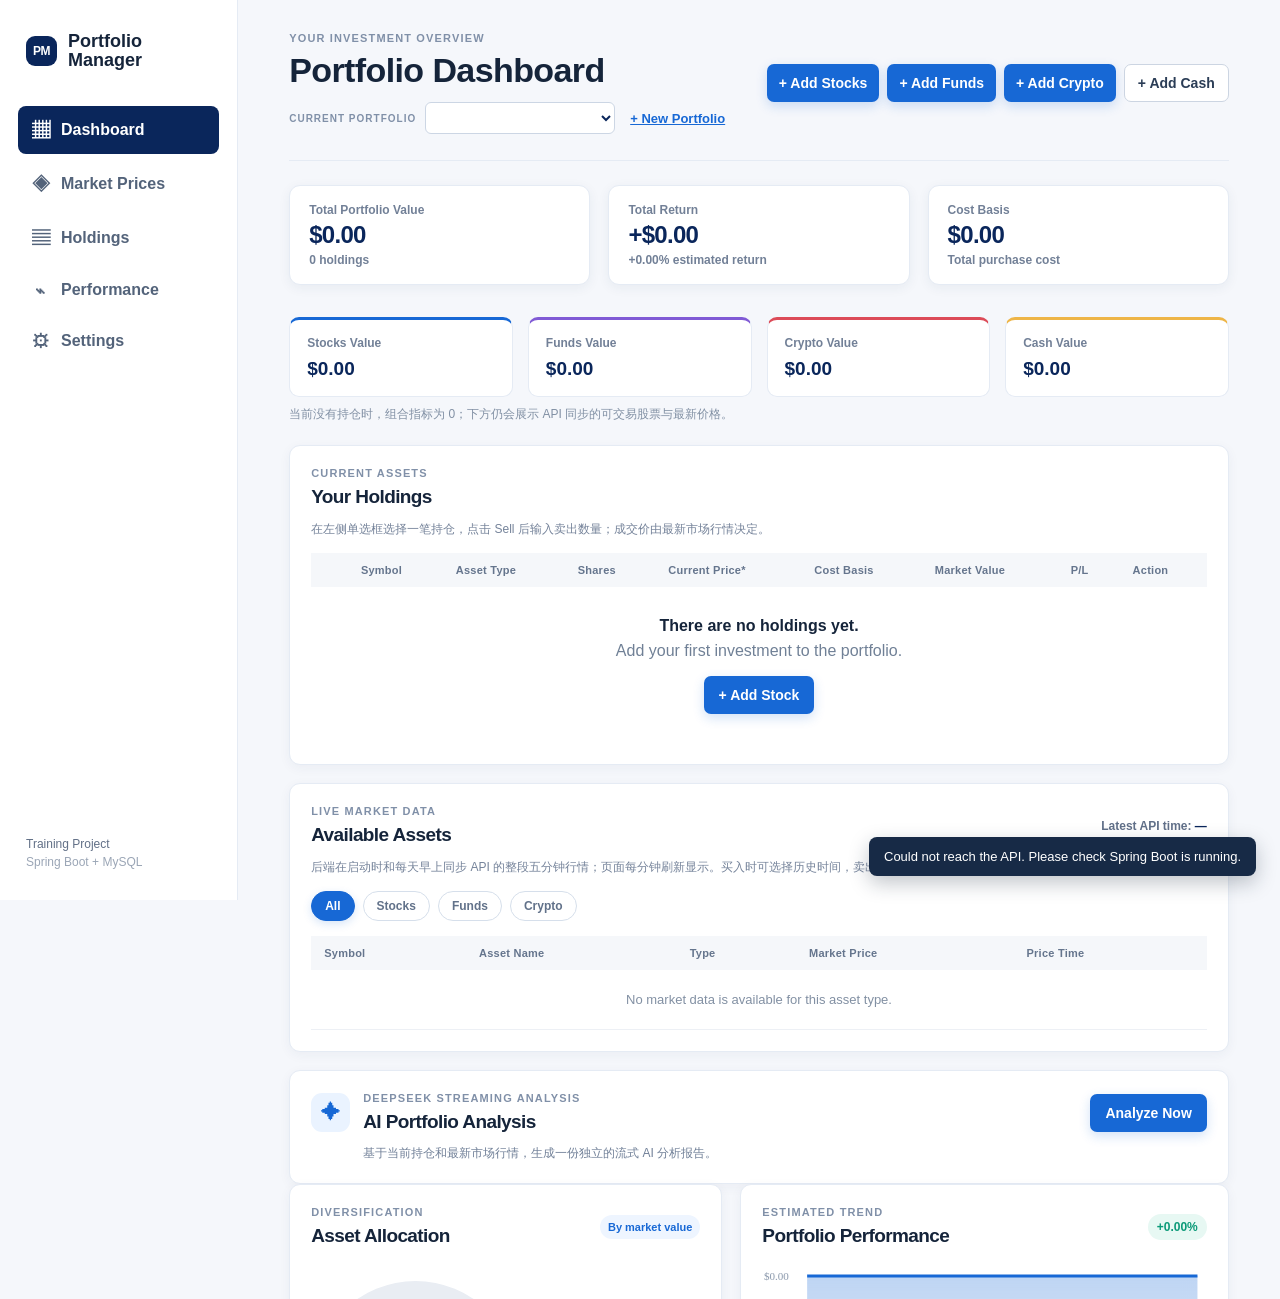
==== src/main/resources/static/index.html @ 6ba8cd32 "Merge pull request #27 from Neueda-Learning/feature/cash-fix Feature/cash fix" ====
<!DOCTYPE html>
<html lang="zh-CN">
<head>
    <meta charset="UTF-8">
    <meta name="viewport" content="width=device-width, initial-scale=1.0">
    <title>Portfolio Manager</title>
    <link rel="stylesheet" href="styles.css">
</head>
<body>
<div class="app-shell">
    <aside class="sidebar">
        <div class="brand">
            <span class="brand-mark">PM</span>
            <span>Portfolio<br>Manager</span>
        </div>

        <nav class="nav-menu" aria-label="主导航">
            <button class="nav-item active" data-scroll-target="dashboard"><span>▦</span>Dashboard</button>
            <button class="nav-item" data-scroll-target="market"><span>◈</span>Market Prices</button>
            <button class="nav-item" data-scroll-target="holdings"><span>▤</span>Holdings</button>
            <button class="nav-item" data-scroll-target="performance"><span>⌁</span>Performance</button>
            <button class="nav-item" data-toast="Settings will be available later."><span>⚙</span>Settings</button>
        </nav>

        <div class="sidebar-footer">Training Project<br><span>Spring Boot + MySQL</span></div>
    </aside>

    <main class="main-content" id="dashboard">
        <header class="topbar">
            <div>
                <p class="eyebrow">YOUR INVESTMENT OVERVIEW</p>
                <h1 id="dashboardTitle">Portfolio Dashboard</h1>
                <div class="portfolio-switcher">
                    <label for="portfolioSelect">CURRENT PORTFOLIO</label>
                    <select id="portfolioSelect" aria-label="切换当前投资组合"></select>
                    <button class="text-button" type="button" id="openPortfolioDialogButton">+ New Portfolio</button>
                </div>
            </div>
            <div class="topbar-actions">
                <div class="asset-add-actions" aria-label="Add a new asset">
                    <button class="button button-primary" type="button" data-open-asset-dialog="STOCK">+ Add Stocks</button>
                    <button class="button button-primary" type="button" data-open-asset-dialog="FUND">+ Add Funds</button>
                    <button class="button button-primary" type="button" data-open-asset-dialog="CRYPTO">+ Add Crypto</button>
                    <button class="button button-secondary" type="button" id="openCashDialogButton">+ Add Cash</button>
                </div>
            </div>
        </header>

        <section class="metric-row" aria-label="投资组合关键数据">
            <article class="metric-card">
                <span class="metric-label">Total Portfolio Value</span>
                <strong id="totalValue">$0.00</strong>
                <span class="metric-detail" id="holdingCount">0 holdings</span>
            </article>
            <article class="metric-card">
                <span class="metric-label">Total Return</span>
                <strong id="totalReturn">$0.00</strong>
                <span class="metric-detail" id="returnPercent">0.00%</span>
            </article>
            <article class="metric-card">
                <span class="metric-label">Cost Basis</span>
                <strong id="totalCost">$0.00</strong>
                <span class="metric-detail">Total purchase cost</span>
            </article>
        </section>

        <section class="value-grid" id="assetValueCards"></section>

        <p class="estimate-note">当前没有持仓时，组合指标为 0；下方仍会展示 API 同步的可交易股票与最新价格。</p>

        <section class="panel holdings-panel" id="holdings">
            <div class="panel-heading">
                <div>
                    <p class="eyebrow">CURRENT ASSETS</p>
                    <h2>Your Holdings</h2>
                </div>
            </div>
            <p class="holding-help">在左侧单选框选择一笔持仓，点击 Sell 后输入卖出数量；成交价由最新市场行情决定。</p>
            <div class="table-wrapper">
                <table>
                    <thead>
                    <tr>
                        <th aria-label="选择持仓"></th>
                        <th>Symbol</th>
                        <th>Asset Type</th>
                        <th>Shares</th>
                        <th>Current Price*</th>
                        <th>Cost Basis</th>
                        <th>Market Value</th>
                        <th>P/L</th>
                        <th>Action</th>
                    </tr>
                    </thead>
                    <tbody id="holdingsBody"></tbody>
                </table>
            </div>
            <div class="empty-state" id="emptyState" hidden>
                <strong>There are no holdings yet.</strong>
                <span>Add your first investment to the portfolio.</span>
                <button class="button button-primary" type="button" data-open-asset-dialog="STOCK">+ Add Stock</button>
            </div>
        </section>

        <section class="panel market-panel" id="market">
            <div class="panel-heading">
                <div>
                    <p class="eyebrow">LIVE MARKET DATA</p>
                    <h2>Available Assets</h2>
                </div>
                <div class="market-actions">
                    <span class="market-day">Latest API time: <strong id="marketDay">—</strong></span>
                </div>
            </div>
            <p class="market-help">后端在启动时和每天早上同步 API 的整段五分钟行情；页面每分钟刷新显示。买入时可选择历史时间，卖出按最新价格成交。</p>
            <div class="market-type-filters" role="group" aria-label="Filter available assets by type">
                <button class="market-filter is-active" type="button" data-market-filter="ALL">All</button>
                <button class="market-filter" type="button" data-market-filter="STOCK">Stocks</button>
                <button class="market-filter" type="button" data-market-filter="FUND">Funds</button>
                <button class="market-filter" type="button" data-market-filter="CRYPTO">Crypto</button>
            </div>
            <div class="table-wrapper">
                <table>
                    <thead><tr><th>Symbol</th><th>Asset Name</th><th>Type</th><th>Market Price</th><th>Price Time</th></tr></thead>
                    <tbody id="marketBody"></tbody>
                </table>
            </div>
        </section>

        <section class="panel ai-panel" id="aiAnalysis">
            <div class="ai-heading">
                <div class="ai-title-group">
                    <span class="ai-icon" aria-hidden="true">✦</span>
                    <div>
                        <p class="eyebrow">DEEPSEEK STREAMING ANALYSIS</p>
                        <h2>AI Portfolio Analysis</h2>
                    </div>
                </div>
                <button class="button button-primary" id="startAiAnalysisButton">Analyze Now</button>
            </div>
            <p class="ai-home-copy">基于当前持仓和最新市场行情，生成一份独立的流式 AI 分析报告。</p>
        </section>

        <section class="chart-grid">
            <article class="panel allocation-panel">
                <div class="panel-heading">
                    <div>
                        <p class="eyebrow">DIVERSIFICATION</p>
                        <h2>Asset Allocation</h2>
                    </div>
                    <span class="panel-badge">By market value</span>
                </div>
                <div class="allocation-content">
                    <div class="donut" id="allocationDonut" aria-label="资产配置圆环图">
                        <div class="donut-center"><strong id="donutTotal">$0</strong><span>Total value</span></div>
                    </div>
                    <div class="allocation-legend" id="allocationLegend"></div>
                </div>
            </article>

            <article class="panel" id="performance">
                <div class="panel-heading">
                    <div>
                        <p class="eyebrow">ESTIMATED TREND</p>
                        <h2>Portfolio Performance</h2>
                    </div>
                    <span class="return-pill" id="performanceReturn">+0.00%</span>
                </div>
                <div class="chart-wrapper">
                    <canvas id="performanceChart" aria-label="投资组合表现折线图"></canvas>
                </div>
                <div class="chart-labels"><span>Apr</span><span>May</span><span>Jun</span><span>Jul</span><span>Aug</span></div>
            </article>
        </section>

    </main>
</div>

<dialog class="asset-dialog" id="stockAssetDialog" data-asset-type="STOCK">
    <form method="dialog" class="asset-form">
        <div class="dialog-heading">
            <div>
                <p class="eyebrow">NEW HOLDING</p>
                <h2>Add Stock</h2>
            </div>
            <button class="icon-button close-asset-dialog" type="button" aria-label="Close">×</button>
        </div>
        <label>Search Stock
            <input class="asset-search" type="search" placeholder="Search ticker or name, e.g. AAPL">
        </label>
        <label>Available Asset
            <select class="asset-catalog-id" required></select>
        </label>
        <label>Quantity
            <input class="asset-quantity" type="number" min="0.0001" step="0.0001" placeholder="10" required>
        </label>
        <label>Purchase Time
            <select class="price-time" required></select>
        </label>
        <div class="dialog-actions">
            <button type="button" class="button button-secondary close-asset-dialog">Cancel</button>
            <button type="submit" class="button button-primary">Save Stock</button>
        </div>
    </form>
</dialog>

<dialog class="asset-dialog" id="fundAssetDialog" data-asset-type="FUND">
    <form method="dialog" class="asset-form">
        <div class="dialog-heading">
            <div><p class="eyebrow">NEW HOLDING</p><h2>Add Fund</h2></div>
            <button class="icon-button close-asset-dialog" type="button" aria-label="Close">×</button>
        </div>
        <label>Search Fund
            <input class="asset-search" type="search" placeholder="Search fund code or name, e.g. FXAIX">
        </label>
        <label>Available Fund
            <select class="asset-catalog-id" required></select>
        </label>
        <label>Quantity
            <input class="asset-quantity" type="number" min="0.0001" step="0.0001" placeholder="10" required>
        </label>
        <label>Purchase Time
            <select class="price-time" required></select>
        </label>
        <div class="dialog-actions">
            <button type="button" class="button button-secondary close-asset-dialog">Cancel</button>
            <button type="submit" class="button button-primary">Save Fund</button>
        </div>
    </form>
</dialog>

<dialog class="asset-dialog" id="cryptoAssetDialog" data-asset-type="CRYPTO">
    <form method="dialog" class="asset-form">
        <div class="dialog-heading">
            <div><p class="eyebrow">NEW HOLDING</p><h2>Add Crypto</h2></div>
            <button class="icon-button close-asset-dialog" type="button" aria-label="Close">×</button>
        </div>
        <label>Search Crypto
            <input class="asset-search" type="search" placeholder="Search code or name, e.g. BTC">
        </label>
        <label>Available Crypto
            <select class="asset-catalog-id" required></select>
        </label>
        <label>Quantity
            <input class="asset-quantity" type="number" min="0.0001" step="0.0001" placeholder="0.01" required>
        </label>
        <label>Purchase Time
            <select class="price-time" required></select>
        </label>
        <div class="dialog-actions">
            <button type="button" class="button button-secondary close-asset-dialog">Cancel</button>
            <button type="submit" class="button button-primary">Save Crypto</button>
        </div>
    </form>
</dialog>

<dialog id="cashDialog">
    <form method="dialog" id="cashForm">
        <div class="dialog-heading">
            <div>
                <p class="eyebrow">ADD CASH</p>
                <h2>Deposit Cash</h2>
            </div>
            <button class="icon-button" type="button" id="closeCashDialogButton" aria-label="关闭">×</button>
        </div>
        <label>Amount
            <input id="cashAmount" name="cashAmount" type="number" min="0.01" step="0.01" placeholder="1000" required>
        </label>
        <label>Currency
            <select id="cashCurrency" name="cashCurrency" required>
                <option value="USD">USD</option>
                <option value="GBP">GBP</option>
                <option value="EUR">EUR</option>
                <option value="CNY">CNY</option>
                <option value="JPY">JPY</option>
                <option value="HKD">HKD</option>
            </select>
        </label>
        <p class="form-note">系统会实时查询汇率并换算为 USD 计价保存（例如 CASH_USD、CASH_GBP 会分别记录）。</p>
        <div class="dialog-actions">
            <button type="button" class="button button-secondary" id="cancelCashDialogButton">Cancel</button>
            <button type="submit" class="button button-primary">Add Cash</button>
        </div>
    </form>
</dialog>

<dialog id="portfolioDialog">
    <form method="dialog" id="portfolioForm">
        <div class="dialog-heading">
            <div>
                <p class="eyebrow">NEW PORTFOLIO</p>
                <h2>Create Portfolio</h2>
            </div>
            <button class="icon-button" type="button" id="closePortfolioDialogButton" aria-label="关闭">×</button>
        </div>
        <label>Portfolio Name
            <input id="portfolioName" name="portfolioName" type="text" maxlength="100"
                   placeholder="e.g. Growth Portfolio" required>
        </label>
        <p class="form-note">Each portfolio keeps its own holdings, purchase cost, return and performance history.</p>
        <div class="dialog-actions">
            <button type="button" class="button button-secondary" id="cancelPortfolioDialogButton">Cancel</button>
            <button type="submit" class="button button-primary">Create Portfolio</button>
        </div>
    </form>
</dialog>

<dialog class="ai-dialog" id="aiAnalysisDialog">
    <div class="ai-dialog-content">
        <div class="ai-dialog-heading">
            <div class="ai-title-group">
                <span class="ai-icon" aria-hidden="true">✦</span>
                <div>
                    <p class="eyebrow">DEEPSEEK STREAMING ANALYSIS</p>
                    <h2>AI Portfolio Analysis</h2>
                </div>
            </div>
            <div class="ai-actions">
                <span class="ai-status" id="aiAnalysisStatus"><i></i>Ready to analyze</span>
                <button class="icon-button" type="button" id="closeAiDialogButton" aria-label="关闭 AI 分析">×</button>
            </div>
        </div>
        <div class="ai-intro">
            <span>基于当前持仓与最新市场行情</span>
            <span>固定输出：市场概览 · 持仓分析 · 风险提示 · 操作结论</span>
        </div>
        <div class="ai-output" id="aiAnalysisOutput" aria-live="polite">
            <div class="ai-empty-state"><strong>等待生成分析</strong><span>正在连接 DeepSeek，请稍候。</span></div>
        </div>
        <p class="ai-dialog-note">仅用于培训学习和演示，不构成投资建议。</p>
    </div>
</dialog>

<div class="toast" id="toast" role="status" aria-live="polite"></div>
<script src="app.js"></script>
</body>
</html>
---- src/main/resources/static/styles.css ----
:root {
    --navy: #0a265b;
    --blue: #1768d5;
    --ink: #15243a;
    --muted: #728097;
    --line: #e5ebf4;
    --surface: #ffffff;
    --background: #f5f7fb;
    --green: #0b9a78;
    --red: #dc4b58;
    --yellow: #eeb547;
    --teal: #028b78;
}

* { box-sizing: border-box; }
html { scroll-behavior: smooth; }
body {
    margin: 0;
    background: var(--background);
    color: var(--ink);
    font-family: Inter, "Segoe UI", Arial, sans-serif;
}

button, input, select { font: inherit; }
button { cursor: pointer; }

.app-shell { min-height: 100vh; display: flex; }
.sidebar {
    width: 238px;
    padding: 28px 18px;
    background: #fff;
    border-right: 1px solid var(--line);
    display: flex;
    flex-direction: column;
    position: sticky;
    top: 0;
    height: 100vh;
}
.brand { display: flex; align-items: center; gap: 11px; font-size: 18px; font-weight: 800; line-height: 1.05; padding: 4px 8px 36px; }
.brand-mark { background: var(--navy); color: white; border-radius: 9px; padding: 9px 7px; font-size: 12px; letter-spacing: -.5px; }
.nav-menu { display: grid; gap: 6px; }
.nav-item { border: 0; background: transparent; color: #53637a; text-align: left; border-radius: 8px; padding: 12px 14px; font-weight: 650; display: flex; align-items: center; gap: 12px; }
.nav-item span { width: 17px; text-align: center; font-size: 18px; }
.nav-item:hover, .nav-item.active { background: var(--navy); color: white; }
.sidebar-footer { margin-top: auto; padding: 18px 8px 0; color: #627087; font-size: 12px; line-height: 1.55; }
.sidebar-footer span { color: #9ba6b6; }

.main-content { flex: 1; max-width: 1460px; padding: 32px clamp(20px, 4vw, 60px) 54px; }
.topbar, .panel-heading, .metric-row, .dialog-heading, .dialog-actions { display: flex; align-items: center; justify-content: space-between; gap: 18px; }
.topbar { padding-bottom: 26px; border-bottom: 1px solid var(--line); }
.eyebrow { margin: 0 0 7px; color: #8090a8; font-size: 11px; font-weight: 800; letter-spacing: 1.15px; }
h1, h2 { margin: 0; letter-spacing: -.6px; }
h1 { font-size: clamp(25px, 3vw, 34px); }
h2 { font-size: 19px; }
.portfolio-switcher { display: flex; align-items: center; gap: 9px; margin-top: 12px; }
.portfolio-switcher label { color: #8090a8; font-size: 10px; font-weight: 850; letter-spacing: 1px; }
.portfolio-switcher select { min-width: 190px; border: 1px solid #ccd6e4; border-radius: 6px; padding: 7px 30px 7px 9px; color: var(--navy); background: #fff; font-size: 12px; font-weight: 750; }
.topbar-actions { display: flex; align-items: center; gap: 10px; }
.asset-add-actions { display: grid; grid-template-columns: repeat(4, max-content); gap: 8px; }
.asset-add-actions .button { min-width: 105px; padding: 10px 11px; }
.button:disabled { cursor: not-allowed; opacity: .58; box-shadow: none; }
.button { border-radius: 7px; padding: 10px 14px; font-size: 14px; font-weight: 750; border: 1px solid transparent; }
.button-primary { background: var(--blue); color: #fff; box-shadow: 0 4px 12px #1768d533; }
.button-primary:hover { background: #0f59ba; }
.button-secondary { background: #fff; border-color: #ccd5e2; color: #2b3d56; }
.button-secondary:hover { background: #f1f4f8; }

.metric-row { align-items: stretch; padding: 24px 0 14px; }
.metric-card { flex: 1; min-height: 98px; background: var(--surface); border: 1px solid var(--line); border-radius: 11px; padding: 17px 19px; display: grid; gap: 4px; box-shadow: 0 3px 12px #1f3d6610; }
.metric-label, .metric-detail { color: var(--muted); font-size: 12px; font-weight: 650; }
.metric-card strong { color: var(--navy); font-size: 24px; letter-spacing: -.7px; }
.estimate-note { margin: 9px 0 22px; color: #8190a4; font-size: 12px; }
code { background: #edf1f7; border-radius: 3px; padding: 1px 4px; }

.chart-grid { display: grid; grid-template-columns: minmax(330px, .94fr) minmax(400px, 1.06fr); gap: 18px; }
.panel { background: var(--surface); border: 1px solid var(--line); border-radius: 11px; padding: 21px; box-shadow: 0 3px 12px #1f3d660d; }
.panel-badge { background: #eef5ff; color: var(--blue); font-size: 11px; font-weight: 750; padding: 6px 8px; border-radius: 20px; }
.allocation-content { min-height: 272px; display: flex; align-items: center; justify-content: center; gap: clamp(18px, 4vw, 45px); }
.donut { width: 205px; height: 205px; background: #e9edf3; border-radius: 50%; position: relative; display: grid; place-items: center; flex: 0 0 auto; }
.donut::after { content: ""; width: 112px; height: 112px; background: #fff; border-radius: 50%; position: absolute; }
.donut-center { text-align: center; z-index: 1; display: grid; gap: 4px; }
.donut-center strong { color: var(--navy); font-size: 18px; }
.donut-center span { color: var(--muted); font-size: 11px; }
.allocation-legend { display: grid; gap: 13px; min-width: 135px; }
.legend-row { display: grid; grid-template-columns: 10px 1fr auto; align-items: center; column-gap: 8px; font-size: 13px; }
.legend-dot { width: 10px; height: 10px; border-radius: 3px; }
.legend-row span { color: #4f6077; font-weight: 700; }
.legend-row strong { font-size: 12px; color: #283c56; }

.chart-wrapper { height: 242px; margin-top: 16px; }
#performanceChart { width: 100%; height: 100%; display: block; }
.chart-labels { display: flex; justify-content: space-between; padding: 0 8px; color: #8290a5; font-size: 11px; }
.return-pill { background: #e7f8f3; color: var(--green); font-size: 12px; font-weight: 800; padding: 6px 9px; border-radius: 20px; }

.holdings-panel { margin-top: 18px; }
.market-panel { margin-top: 18px; }
.market-actions { display: flex; align-items: center; gap: 12px; }
.market-day { color: #617089; font-size: 12px; font-weight: 700; }
.market-day strong { color: var(--navy); }
.market-help { color: #75839a; font-size: 12px; margin: 13px 0 0; }
.market-type-filters { display: flex; flex-wrap: wrap; gap: 8px; margin: 15px 0 3px; }
.market-filter { border: 1px solid #d6dfeb; border-radius: 999px; padding: 7px 13px; background: #fff; color: #62728a; font-size: 12px; font-weight: 750; }
.market-filter:hover { background: #f2f6fc; color: #1768d5; }
.market-filter.is-active { border-color: #1768d5; background: #1768d5; color: #fff; box-shadow: 0 3px 8px #1768d52b; }
.empty-market-row { padding: 22px; color: #8290a3; text-align: center; }

.ai-panel { margin-top: 18px; overflow: hidden; }
.ai-heading { display: flex; align-items: center; justify-content: space-between; gap: 18px; }
.ai-title-group, .ai-actions { display: flex; align-items: center; gap: 13px; }
.ai-icon { display: grid; place-items: center; width: 39px; height: 39px; border-radius: 11px; color: #1768d5; background: #eaf3ff; font-size: 20px; }
.ai-home-copy { margin: 12px 0 0 52px; color: #718098; font-size: 12px; }
.ai-status { display: inline-flex; align-items: center; gap: 6px; color: #718098; font-size: 12px; font-weight: 700; }
.ai-status i { width: 7px; height: 7px; border-radius: 50%; background: #35a77c; }
.ai-status.is-loading i { background: #1768d5; animation: ai-pulse 1.05s ease-in-out infinite; }
.ai-status.is-error i { background: #dc4b58; }
.ai-intro { display: flex; flex-wrap: wrap; gap: 9px 20px; margin-top: 18px; padding: 11px 13px; border-radius: 8px; color: #667993; background: #f5f8fc; font-size: 12px; }
.ai-intro span:first-child { color: #355271; font-weight: 750; }
.ai-output { min-height: 156px; margin-top: 14px; padding: 14px; border: 1px solid #e5ebf3; border-radius: 11px; background: #fbfcfe; }
.ai-empty-state { min-height: 126px; display: grid; place-content: center; gap: 6px; text-align: center; color: #8a98ab; font-size: 13px; }
.ai-empty-state strong { color: #40536e; font-size: 14px; }
.ai-report-grid { display: grid; grid-template-columns: repeat(2, minmax(0, 1fr)); gap: 11px; }
.ai-report-section { min-width: 0; padding: 15px 16px; border: 1px solid #e4eaf3; border-left: 3px solid var(--section-color, #1768d5); border-radius: 9px; background: #fff; }
.ai-report-section:nth-child(2) { --section-color: #028b78; }
.ai-report-section:nth-child(3) { --section-color: #dc8b2d; }
.ai-report-section:nth-child(4) { --section-color: #7568ce; }
.ai-section-heading { display: flex; align-items: center; gap: 8px; margin-bottom: 10px; }
.ai-section-index { display: grid; place-items: center; width: 20px; height: 20px; border-radius: 50%; color: var(--section-color, #1768d5); background: color-mix(in srgb, var(--section-color, #1768d5) 11%, white); font-size: 10px; font-weight: 850; }
.ai-section-heading h3 { margin: 0; color: #203a5b; font-size: 14px; }
.ai-section-content { color: #52657e; font-size: 13px; line-height: 1.66; }
.ai-section-content p { margin: 0 0 7px; }
.ai-section-content p:last-child, .ai-section-content ul:last-child { margin-bottom: 0; }
.ai-section-content ul { margin: 0; padding-left: 17px; }
.ai-section-content li + li { margin-top: 5px; }
.ai-section-content strong { color: #233f61; }
@keyframes ai-pulse { 50% { opacity: .35; transform: scale(.75); } }
.ai-dialog { width: 94vw; max-width: 1180px; max-height: calc(100vh - 32px); box-sizing: border-box; border: 0; border-radius: 15px; padding: 0; background: transparent; overflow: visible; }
.ai-dialog-content { max-height: calc(100vh - 32px); overflow-y: auto; padding: 25px; border-radius: 15px; background: #fff; }
.ai-dialog-heading { display: flex; align-items: center; justify-content: space-between; gap: 18px; padding-bottom: 17px; border-bottom: 1px solid #e8edf4; }
.ai-dialog .ai-output { max-height: min(58vh, 560px); overflow-y: auto; }
.ai-dialog-note { margin: 13px 2px 0; color: #8a98ab; font-size: 11px; text-align: right; }
.holding-help { color: #75839a; font-size: 12px; margin: 13px 0 0; }
.text-button { color: var(--blue); background: transparent; border: 0; font-weight: 750; font-size: 13px; text-decoration: underline; }
.table-wrapper { overflow-x: auto; margin-top: 15px; }
table { width: 100%; border-collapse: collapse; min-width: 810px; }
th { background: #f5f7fa; color: #65758d; font-size: 11px; letter-spacing: .25px; text-align: left; padding: 11px 13px; white-space: nowrap; }
td { border-bottom: 1px solid #edf0f5; padding: 14px 13px; color: #34465e; font-size: 13px; }
tbody tr { cursor: pointer; }
tbody tr:hover, tbody tr.selected { background: #f2f7ff; }
.holding-select { accent-color: var(--blue); cursor: pointer; }
.symbol { color: var(--navy); font-weight: 850; }
.number { font-variant-numeric: tabular-nums; }
.profit { color: var(--green); font-weight: 800; }
.loss { color: var(--red); font-weight: 800; }
.remove-row { color: var(--red); border: 1px solid #f1c7cb; background: #fff8f8; border-radius: 5px; font-size: 12px; font-weight: 700; padding: 5px 8px; cursor: pointer; }
.remove-row:hover { background: #ffecef; }
.empty-state { min-height: 156px; text-align: center; align-content: center; color: #708096; }
.empty-state strong, .empty-state span { display: block; }
.empty-state strong { color: var(--ink); margin-bottom: 7px; }
.empty-state .button { margin-top: 16px; }

.value-grid { display: grid; grid-template-columns: repeat(4, 1fr); gap: 15px; margin-top: 18px; }
.value-card { background: #fff; border: 1px solid var(--line); border-top: 3px solid var(--card-color); border-radius: 10px; padding: 16px 17px; }
.value-card span { display: block; color: var(--muted); font-size: 12px; font-weight: 700; margin-bottom: 8px; }
.value-card strong { color: var(--navy); font-size: 19px; }

dialog { width: min(430px, calc(100% - 28px)); border: 0; border-radius: 13px; padding: 0; box-shadow: 0 20px 55px #15243a55; }
dialog::backdrop { background: #07192f75; }
dialog form { display: grid; gap: 15px; padding: 23px; }
dialog label { display: grid; gap: 7px; color: #42536b; font-size: 13px; font-weight: 750; }
dialog input, dialog select { width: 100%; border: 1px solid #ccd6e4; border-radius: 7px; padding: 10px; color: var(--ink); background: #fff; }
dialog input:focus, dialog select:focus { outline: 2px solid #1768d544; border-color: var(--blue); }
.icon-button { border: 0; background: transparent; color: #728097; font-size: 26px; line-height: 1; }
.form-note { color: #8390a4; font-size: 12px; line-height: 1.45; margin: -2px 0 1px; }
.historical-price-hint { display: block; margin-top: 4px; }
.dialog-actions { justify-content: flex-end; margin-top: 4px; }
.toast { opacity: 0; pointer-events: none; position: fixed; right: 24px; bottom: 24px; z-index: 10; border-radius: 8px; padding: 12px 15px; background: #172a46; color: white; font-size: 13px; box-shadow: 0 7px 20px #15243a44; transform: translateY(10px); transition: .22s ease; }
.toast.show { opacity: 1; transform: translateY(0); }

@media (max-width: 980px) {
    .sidebar { width: 74px; padding: 22px 10px; }
    .brand { justify-content: center; padding: 4px 0 32px; }
    .brand > span:last-child, .nav-item:not(.active)::after, .sidebar-footer { display: none; }
    .nav-item { justify-content: center; padding: 13px; }
    .chart-grid { grid-template-columns: 1fr; }
}
@media (max-width: 700px) {
    .main-content { padding: 22px 14px 38px; }
    .topbar, .metric-row { align-items: stretch; flex-direction: column; }
    .topbar-actions { align-items: stretch; }
    .topbar-actions > .button { flex: 1; }
    .asset-add-actions { grid-template-columns: repeat(2, minmax(0, 1fr)); flex: 3; }
    .asset-add-actions .button { min-width: 0; }
    .portfolio-switcher { align-items: flex-start; flex-wrap: wrap; }
    .metric-row { gap: 10px; }
    .allocation-content { gap: 22px; flex-direction: column; padding: 18px 0; }
    .allocation-legend { grid-template-columns: repeat(2, minmax(120px, 1fr)); }
    .value-grid { grid-template-columns: repeat(2, 1fr); }
    .market-actions { align-items: flex-end; flex-direction: column; }
    .ai-heading { align-items: center; flex-direction: row; }
    .ai-heading .ai-title-group { min-width: 0; gap: 9px; }
    .ai-heading h2 { font-size: 17px; }
    .ai-heading .button { flex: 0 0 auto; padding: 11px 13px; }
    .ai-actions { align-items: stretch; flex-direction: column; }
    .ai-actions .button { width: 100%; }
    .ai-report-grid { grid-template-columns: 1fr; }
    .ai-home-copy { margin-left: 0; }
    .ai-dialog-content { padding: 19px 15px; }
    .ai-dialog-heading { align-items: flex-start; flex-direction: row; }
    .ai-dialog-heading .ai-actions { width: auto; flex-direction: column; align-items: flex-end; gap: 3px; }
}
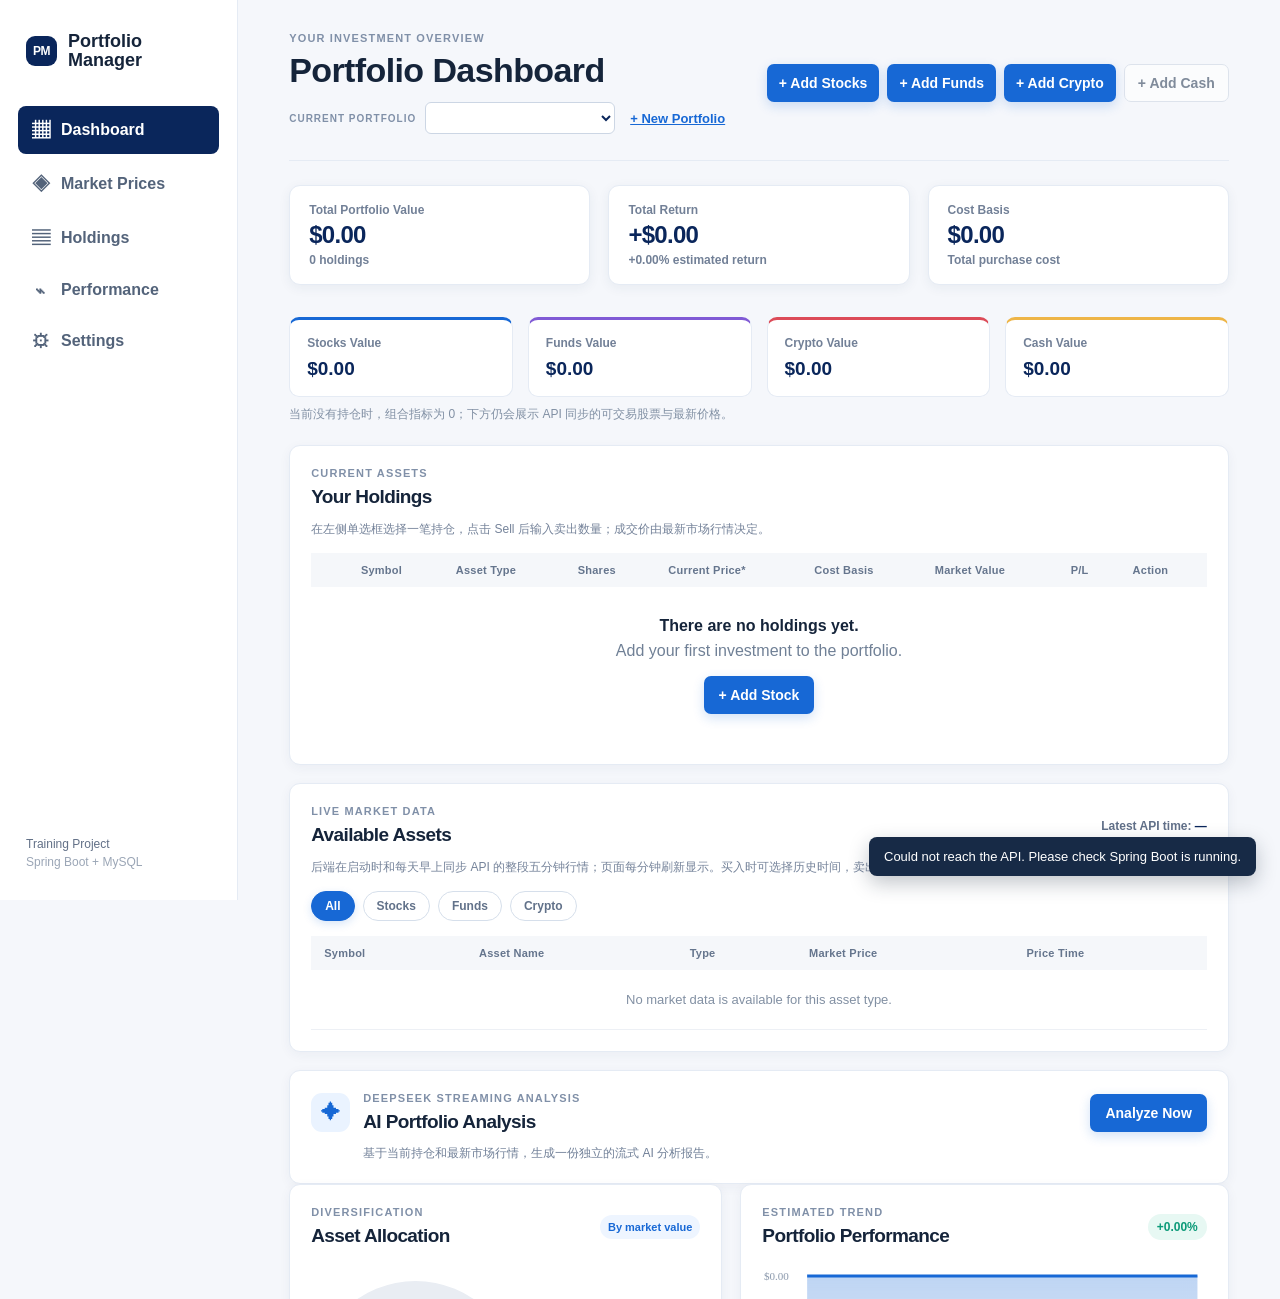
==== commit 0e9b212c: "fix ui bug" ====
--- a/src/main/resources/static/index.html
+++ b/src/main/resources/static/index.html
@@ -41,7 +41,8 @@
                     <button class="button button-primary" type="button" data-open-asset-dialog="STOCK">+ Add Stocks</button>
                     <button class="button button-primary" type="button" data-open-asset-dialog="FUND">+ Add Funds</button>
                     <button class="button button-primary" type="button" data-open-asset-dialog="CRYPTO">+ Add Crypto</button>
-                    <button class="button button-secondary" type="button" id="openCashDialogButton">+ Add Cash</button>
+                    <!-- Cash is intentionally reserved for the teammate who owns the cash feature. -->
+                    <button class="button button-secondary" type="button" id="openCashDialogButton" disabled title="Cash purchase is coming soon">+ Add Cash</button>
                 </div>
             </div>
         </header>
@@ -168,7 +169,7 @@
                 <div class="chart-wrapper">
                     <canvas id="performanceChart" aria-label="投资组合表现折线图"></canvas>
                 </div>
-                <div class="chart-labels"><span>Apr</span><span>May</span><span>Jun</span><span>Jul</span><span>Aug</span></div>
+                <div class="chart-labels" id="performanceLabels" aria-label="Daily performance dates"></div>
             </article>
         </section>
 
@@ -249,36 +250,6 @@
         <div class="dialog-actions">
             <button type="button" class="button button-secondary close-asset-dialog">Cancel</button>
             <button type="submit" class="button button-primary">Save Crypto</button>
-        </div>
-    </form>
-</dialog>
-
-<dialog id="cashDialog">
-    <form method="dialog" id="cashForm">
-        <div class="dialog-heading">
-            <div>
-                <p class="eyebrow">ADD CASH</p>
-                <h2>Deposit Cash</h2>
-            </div>
-            <button class="icon-button" type="button" id="closeCashDialogButton" aria-label="关闭">×</button>
-        </div>
-        <label>Amount
-            <input id="cashAmount" name="cashAmount" type="number" min="0.01" step="0.01" placeholder="1000" required>
-        </label>
-        <label>Currency
-            <select id="cashCurrency" name="cashCurrency" required>
-                <option value="USD">USD</option>
-                <option value="GBP">GBP</option>
-                <option value="EUR">EUR</option>
-                <option value="CNY">CNY</option>
-                <option value="JPY">JPY</option>
-                <option value="HKD">HKD</option>
-            </select>
-        </label>
-        <p class="form-note">系统会实时查询汇率并换算为 USD 计价保存（例如 CASH_USD、CASH_GBP 会分别记录）。</p>
-        <div class="dialog-actions">
-            <button type="button" class="button button-secondary" id="cancelCashDialogButton">Cancel</button>
-            <button type="submit" class="button button-primary">Add Cash</button>
         </div>
     </form>
 </dialog>
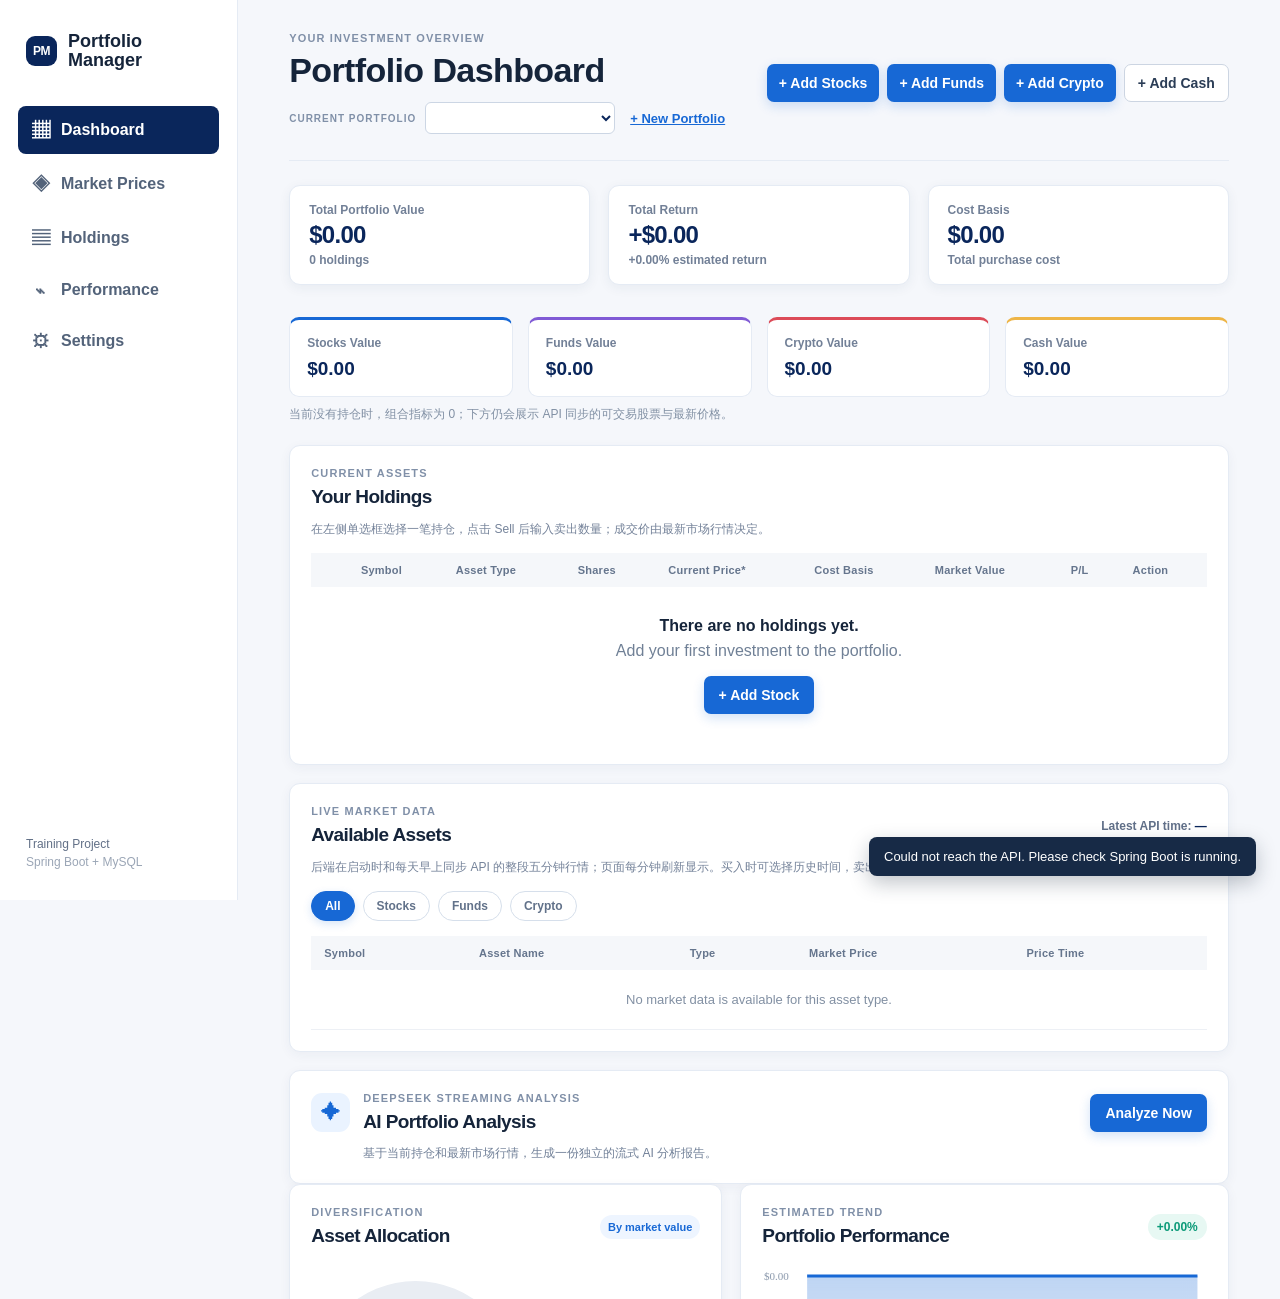
==== commit e6a1bc16: "Merge branch 'main' of https://github.com/Neueda-Learning/xian-Mina-portfolio_manager" ====
--- a/src/main/resources/static/index.html
+++ b/src/main/resources/static/index.html
@@ -41,8 +41,7 @@
                     <button class="button button-primary" type="button" data-open-asset-dialog="STOCK">+ Add Stocks</button>
                     <button class="button button-primary" type="button" data-open-asset-dialog="FUND">+ Add Funds</button>
                     <button class="button button-primary" type="button" data-open-asset-dialog="CRYPTO">+ Add Crypto</button>
-                    <!-- Cash is intentionally reserved for the teammate who owns the cash feature. -->
-                    <button class="button button-secondary" type="button" id="openCashDialogButton" disabled title="Cash purchase is coming soon">+ Add Cash</button>
+                    <button class="button button-secondary" type="button" id="openCashDialogButton">+ Add Cash</button>
                 </div>
             </div>
         </header>
@@ -254,6 +253,36 @@
     </form>
 </dialog>
 
+<dialog id="cashDialog">
+    <form method="dialog" id="cashForm">
+        <div class="dialog-heading">
+            <div>
+                <p class="eyebrow">ADD CASH</p>
+                <h2>Deposit Cash</h2>
+            </div>
+            <button class="icon-button" type="button" id="closeCashDialogButton" aria-label="关闭">×</button>
+        </div>
+        <label>Amount
+            <input id="cashAmount" name="cashAmount" type="number" min="0.01" step="0.01" placeholder="1000" required>
+        </label>
+        <label>Currency
+            <select id="cashCurrency" name="cashCurrency" required>
+                <option value="USD">USD</option>
+                <option value="GBP">GBP</option>
+                <option value="EUR">EUR</option>
+                <option value="CNY">CNY</option>
+                <option value="JPY">JPY</option>
+                <option value="HKD">HKD</option>
+            </select>
+        </label>
+        <p class="form-note">系统会实时查询汇率并换算为 USD 计价保存（例如 CASH_USD、CASH_GBP 会分别记录）。</p>
+        <div class="dialog-actions">
+            <button type="button" class="button button-secondary" id="cancelCashDialogButton">Cancel</button>
+            <button type="submit" class="button button-primary">Add Cash</button>
+        </div>
+    </form>
+</dialog>
+
 <dialog id="portfolioDialog">
     <form method="dialog" id="portfolioForm">
         <div class="dialog-heading">
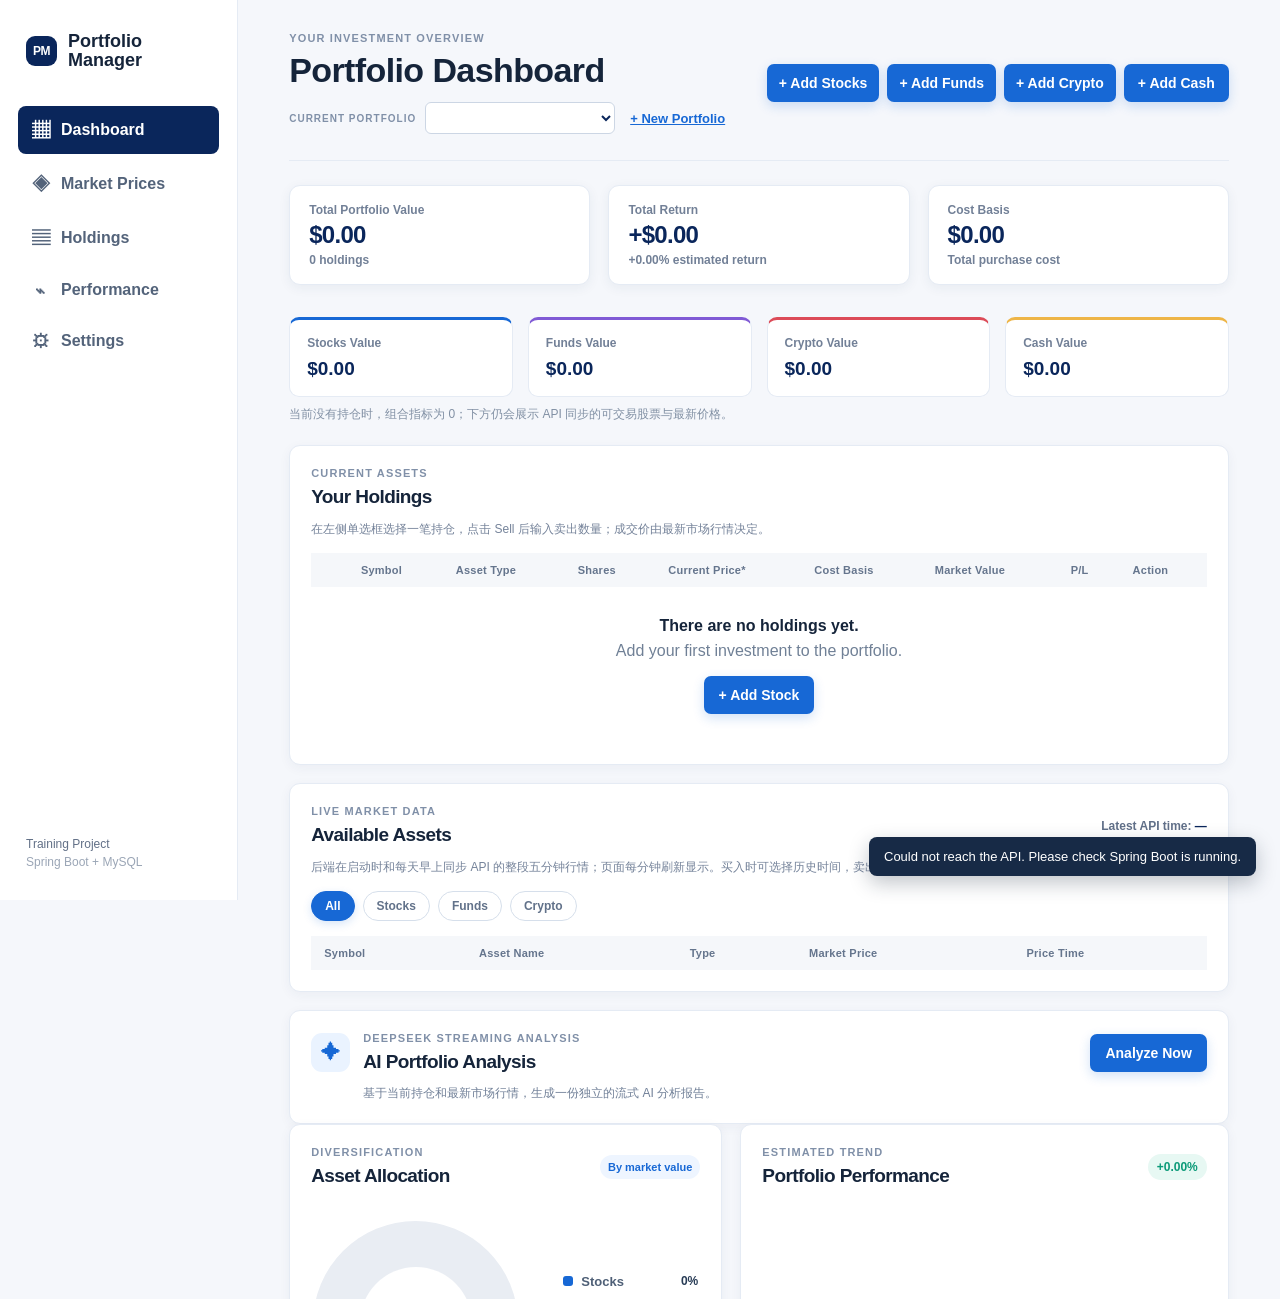
==== commit 39705e67: "increase the UI of cash" ====
--- a/src/main/resources/static/index.html
+++ b/src/main/resources/static/index.html
@@ -41,7 +41,7 @@
                     <button class="button button-primary" type="button" data-open-asset-dialog="STOCK">+ Add Stocks</button>
                     <button class="button button-primary" type="button" data-open-asset-dialog="FUND">+ Add Funds</button>
                     <button class="button button-primary" type="button" data-open-asset-dialog="CRYPTO">+ Add Crypto</button>
-                    <button class="button button-secondary" type="button" id="openCashDialogButton">+ Add Cash</button>
+                    <button class="button button-primary" type="button" id="openCashDialogButton">+ Add Cash</button>
                 </div>
             </div>
         </header>
@@ -168,7 +168,7 @@
                 <div class="chart-wrapper">
                     <canvas id="performanceChart" aria-label="投资组合表现折线图"></canvas>
                 </div>
-                <div class="chart-labels" id="performanceLabels" aria-label="Daily performance dates"></div>
+                <div class="chart-labels"><span>Apr</span><span>May</span><span>Jun</span><span>Jul</span><span>Aug</span></div>
             </article>
         </section>
 
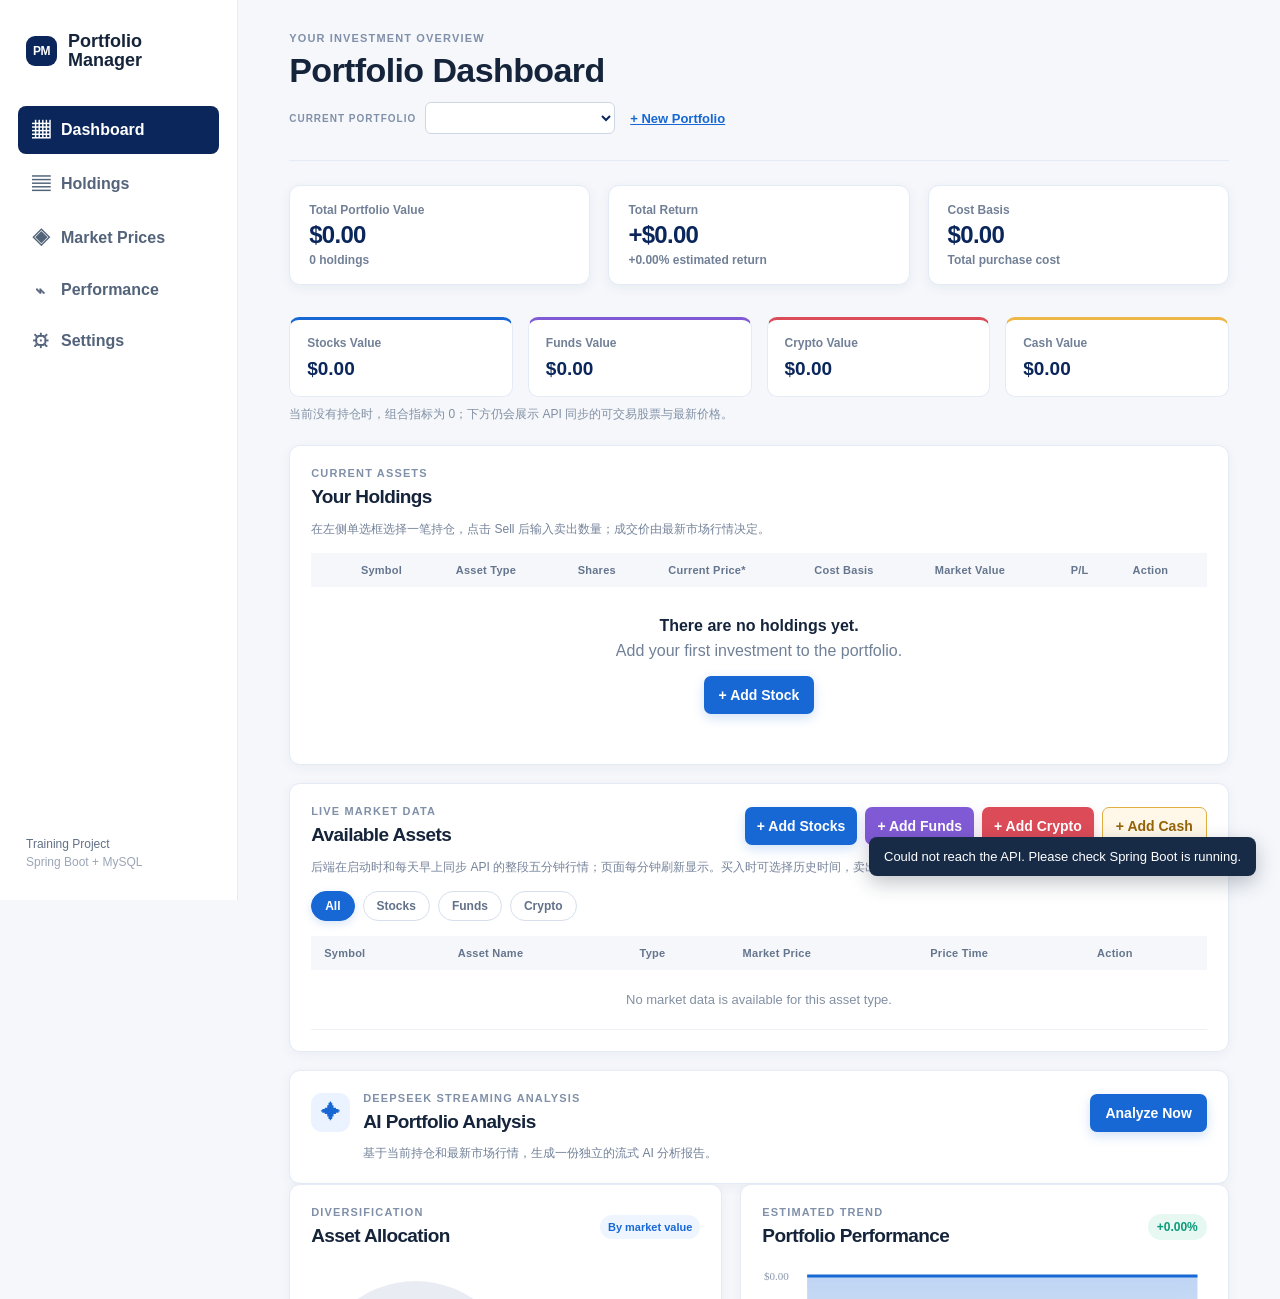
==== commit 7e7d68c0: "change ui and add sreaching function" ====
--- a/src/main/resources/static/index.html
+++ b/src/main/resources/static/index.html
@@ -16,10 +16,10 @@
 
         <nav class="nav-menu" aria-label="主导航">
             <button class="nav-item active" data-scroll-target="dashboard"><span>▦</span>Dashboard</button>
+            <button class="nav-item" data-scroll-target="holdings"><span>▤</span>Holdings</button>
             <button class="nav-item" data-scroll-target="market"><span>◈</span>Market Prices</button>
-            <button class="nav-item" data-scroll-target="holdings"><span>▤</span>Holdings</button>
             <button class="nav-item" data-scroll-target="performance"><span>⌁</span>Performance</button>
-            <button class="nav-item" data-toast="Settings will be available later."><span>⚙</span>Settings</button>
+            <button class="nav-item" type="button" id="openSettingsButton"><span>⚙</span>Settings</button>
         </nav>
 
         <div class="sidebar-footer">Training Project<br><span>Spring Boot + MySQL</span></div>
@@ -34,14 +34,6 @@
                     <label for="portfolioSelect">CURRENT PORTFOLIO</label>
                     <select id="portfolioSelect" aria-label="切换当前投资组合"></select>
                     <button class="text-button" type="button" id="openPortfolioDialogButton">+ New Portfolio</button>
-                </div>
-            </div>
-            <div class="topbar-actions">
-                <div class="asset-add-actions" aria-label="Add a new asset">
-                    <button class="button button-primary" type="button" data-open-asset-dialog="STOCK">+ Add Stocks</button>
-                    <button class="button button-primary" type="button" data-open-asset-dialog="FUND">+ Add Funds</button>
-                    <button class="button button-primary" type="button" data-open-asset-dialog="CRYPTO">+ Add Crypto</button>
-                    <button class="button button-primary" type="button" id="openCashDialogButton">+ Add Cash</button>
                 </div>
             </div>
         </header>
@@ -107,8 +99,11 @@
                     <p class="eyebrow">LIVE MARKET DATA</p>
                     <h2>Available Assets</h2>
                 </div>
-                <div class="market-actions">
-                    <span class="market-day">Latest API time: <strong id="marketDay">—</strong></span>
+                <div class="asset-add-actions" aria-label="Add a new asset">
+                    <button class="button button-primary asset-add-stock" type="button" data-open-asset-dialog="STOCK">+ Add Stocks</button>
+                    <button class="button button-primary asset-add-fund" type="button" data-open-asset-dialog="FUND">+ Add Funds</button>
+                    <button class="button button-primary asset-add-crypto" type="button" data-open-asset-dialog="CRYPTO">+ Add Crypto</button>
+                    <button class="button button-secondary asset-add-cash" type="button" id="openCashDialogButton">+ Add Cash</button>
                 </div>
             </div>
             <p class="market-help">后端在启动时和每天早上同步 API 的整段五分钟行情；页面每分钟刷新显示。买入时可选择历史时间，卖出按最新价格成交。</p>
@@ -120,7 +115,7 @@
             </div>
             <div class="table-wrapper">
                 <table>
-                    <thead><tr><th>Symbol</th><th>Asset Name</th><th>Type</th><th>Market Price</th><th>Price Time</th></tr></thead>
+                    <thead><tr><th>Symbol</th><th>Asset Name</th><th>Type</th><th>Market Price</th><th>Price Time</th><th>Action</th></tr></thead>
                     <tbody id="marketBody"></tbody>
                 </table>
             </div>
@@ -168,7 +163,7 @@
                 <div class="chart-wrapper">
                     <canvas id="performanceChart" aria-label="投资组合表现折线图"></canvas>
                 </div>
-                <div class="chart-labels"><span>Apr</span><span>May</span><span>Jun</span><span>Jul</span><span>Aug</span></div>
+                <div class="chart-labels" id="performanceLabels" aria-label="Daily performance dates"></div>
             </article>
         </section>
 
@@ -184,12 +179,11 @@
             </div>
             <button class="icon-button close-asset-dialog" type="button" aria-label="Close">×</button>
         </div>
-        <label>Search Stock
-            <input class="asset-search" type="search" placeholder="Search ticker or name, e.g. AAPL">
-        </label>
-        <label>Available Asset
-            <select class="asset-catalog-id" required></select>
-        </label>
+        <label class="asset-picker-label">Search & Select Stock
+            <input class="asset-search" type="search" placeholder="Search ticker or name, e.g. AAPL" autocomplete="off" required>
+            <div class="asset-suggestions" role="listbox" hidden></div>
+        </label>
+        <input class="asset-catalog-id" type="hidden">
         <label>Quantity
             <input class="asset-quantity" type="number" min="0.0001" step="0.0001" placeholder="10" required>
         </label>
@@ -209,12 +203,11 @@
             <div><p class="eyebrow">NEW HOLDING</p><h2>Add Fund</h2></div>
             <button class="icon-button close-asset-dialog" type="button" aria-label="Close">×</button>
         </div>
-        <label>Search Fund
-            <input class="asset-search" type="search" placeholder="Search fund code or name, e.g. FXAIX">
-        </label>
-        <label>Available Fund
-            <select class="asset-catalog-id" required></select>
-        </label>
+        <label class="asset-picker-label">Search & Select Fund
+            <input class="asset-search" type="search" placeholder="Search fund code or name, e.g. FXAIX" autocomplete="off" required>
+            <div class="asset-suggestions" role="listbox" hidden></div>
+        </label>
+        <input class="asset-catalog-id" type="hidden">
         <label>Quantity
             <input class="asset-quantity" type="number" min="0.0001" step="0.0001" placeholder="10" required>
         </label>
@@ -234,12 +227,11 @@
             <div><p class="eyebrow">NEW HOLDING</p><h2>Add Crypto</h2></div>
             <button class="icon-button close-asset-dialog" type="button" aria-label="Close">×</button>
         </div>
-        <label>Search Crypto
-            <input class="asset-search" type="search" placeholder="Search code or name, e.g. BTC">
-        </label>
-        <label>Available Crypto
-            <select class="asset-catalog-id" required></select>
-        </label>
+        <label class="asset-picker-label">Search & Select Crypto
+            <input class="asset-search" type="search" placeholder="Search code or name, e.g. BTC" autocomplete="off" required>
+            <div class="asset-suggestions" role="listbox" hidden></div>
+        </label>
+        <input class="asset-catalog-id" type="hidden">
         <label>Quantity
             <input class="asset-quantity" type="number" min="0.0001" step="0.0001" placeholder="0.01" required>
         </label>
@@ -283,6 +275,31 @@
     </form>
 </dialog>
 
+<dialog class="settings-dialog" id="settingsDialog">
+    <div class="settings-content">
+        <div class="dialog-heading">
+            <div>
+                <p class="eyebrow">APPEARANCE</p>
+                <h2>Settings</h2>
+            </div>
+            <button class="icon-button" type="button" id="closeSettingsButton" aria-label="Close settings">×</button>
+        </div>
+        <div class="theme-setting-row">
+            <div>
+                <strong>Dark mode</strong>
+                <span>Use a darker color scheme for this browser.</span>
+            </div>
+            <label class="theme-switch" aria-label="Enable dark mode">
+                <input id="darkModeToggle" type="checkbox">
+                <span></span>
+            </label>
+        </div>
+        <div class="dialog-actions">
+            <button class="button button-primary" type="button" id="closeSettingsDoneButton">Done</button>
+        </div>
+    </div>
+</dialog>
+
 <dialog id="portfolioDialog">
     <form method="dialog" id="portfolioForm">
         <div class="dialog-heading">
--- a/src/main/resources/static/styles.css
+++ b/src/main/resources/static/styles.css
@@ -64,6 +64,14 @@
 .button-primary:hover { background: #0f59ba; }
 .button-secondary { background: #fff; border-color: #ccd5e2; color: #2b3d56; }
 .button-secondary:hover { background: #f1f4f8; }
+.asset-add-stock { background: #1768d5; box-shadow: 0 4px 12px #1768d533; }
+.asset-add-stock:hover { background: #0f59ba; }
+.asset-add-fund { background: #805ad5; box-shadow: 0 4px 12px #805ad533; }
+.asset-add-fund:hover { background: #6945bd; }
+.asset-add-crypto { background: #dc4b58; box-shadow: 0 4px 12px #dc4b5833; }
+.asset-add-crypto:hover { background: #c93b49; }
+.asset-add-cash { border-color: #e1ae42; background: #fff8e8; color: #94640a; }
+.asset-add-cash:hover { background: #fff0cc; }
 
 .metric-row { align-items: stretch; padding: 24px 0 14px; }
 .metric-card { flex: 1; min-height: 98px; background: var(--surface); border: 1px solid var(--line); border-radius: 11px; padding: 17px 19px; display: grid; gap: 4px; box-shadow: 0 3px 12px #1f3d6610; }
@@ -103,6 +111,8 @@
 .market-filter:hover { background: #f2f6fc; color: #1768d5; }
 .market-filter.is-active { border-color: #1768d5; background: #1768d5; color: #fff; box-shadow: 0 3px 8px #1768d52b; }
 .empty-market-row { padding: 22px; color: #8290a3; text-align: center; }
+.market-buy-button { min-width: 62px; border: 1px solid #b9d3f6; border-radius: 999px; padding: 6px 12px; background: #edf5ff; color: #1768d5; font-size: 12px; font-weight: 800; transition: .18s ease; }
+.market-buy-button:hover { border-color: #1768d5; background: #1768d5; color: #fff; transform: translateY(-1px); }
 
 .ai-panel { margin-top: 18px; overflow: hidden; }
 .ai-heading { display: flex; align-items: center; justify-content: space-between; gap: 18px; }
@@ -151,8 +161,12 @@
 .number { font-variant-numeric: tabular-nums; }
 .profit { color: var(--green); font-weight: 800; }
 .loss { color: var(--red); font-weight: 800; }
-.remove-row { color: var(--red); border: 1px solid #f1c7cb; background: #fff8f8; border-radius: 5px; font-size: 12px; font-weight: 700; padding: 5px 8px; cursor: pointer; }
-.remove-row:hover { background: #ffecef; }
+.table-action { min-width: 76px; border: 1px solid; border-radius: 999px; padding: 7px 11px; font-size: 12px; font-weight: 800; letter-spacing: .1px; transition: .18s ease; }
+.action-sell { border-color: #f2c8cd; background: #fff7f8; color: #d63f4d; }
+.action-sell:hover { border-color: #dc4b58; background: #fff0f2; transform: translateY(-1px); }
+.action-withdraw { border-color: #efd18b; background: #fff9e9; color: #9b6908; }
+.action-withdraw:hover { border-color: #dca52e; background: #fff1ce; transform: translateY(-1px); }
+.cash-profit-loss { color: #9aa7b8; }
 .empty-state { min-height: 156px; text-align: center; align-content: center; color: #708096; }
 .empty-state strong, .empty-state span { display: block; }
 .empty-state strong { color: var(--ink); margin-bottom: 7px; }
@@ -169,6 +183,74 @@
 dialog label { display: grid; gap: 7px; color: #42536b; font-size: 13px; font-weight: 750; }
 dialog input, dialog select { width: 100%; border: 1px solid #ccd6e4; border-radius: 7px; padding: 10px; color: var(--ink); background: #fff; }
 dialog input:focus, dialog select:focus { outline: 2px solid #1768d544; border-color: var(--blue); }
+.asset-picker-label { position: relative; }
+.asset-suggestions { position: absolute; top: calc(100% + 4px); left: 0; right: 0; z-index: 20; max-height: 210px; overflow-y: auto; border: 1px solid #d6e0ee; border-radius: 9px; padding: 5px; background: #fff; box-shadow: 0 12px 28px #15243a2b; }
+.asset-suggestion { width: 100%; display: flex; align-items: center; gap: 9px; border: 0; border-radius: 6px; padding: 10px 11px; color: var(--ink); background: transparent; text-align: left; }
+.asset-suggestion:hover, .asset-suggestion:focus { background: #eef5ff; color: #125bbd; outline: 0; }
+.asset-suggestion strong { min-width: 52px; color: #1768d5; font-size: 13px; }
+.asset-suggestion span { overflow: hidden; color: #61728b; font-size: 12px; font-weight: 650; text-overflow: ellipsis; white-space: nowrap; }
+.asset-no-result { margin: 0; padding: 11px; color: #8090a6; font-size: 12px; text-align: center; }
+.settings-content { display: grid; gap: 18px; padding: 23px; }
+.theme-setting-row { display: flex; align-items: center; justify-content: space-between; gap: 18px; padding: 14px; border: 1px solid var(--line); border-radius: 10px; }
+.theme-setting-row strong, .theme-setting-row span { display: block; }
+.theme-setting-row strong { color: var(--ink); font-size: 14px; }
+.theme-setting-row span { margin-top: 4px; color: var(--muted); font-size: 12px; }
+.theme-switch { position: relative; flex: 0 0 auto; width: 48px; height: 27px; cursor: pointer; }
+.theme-switch input { position: absolute; opacity: 0; }
+.theme-switch span { width: 100%; height: 100%; margin: 0; border-radius: 999px; background: #c7d2e0; transition: .2s ease; }
+.theme-switch span::after { content: ""; position: absolute; top: 4px; left: 4px; width: 19px; height: 19px; border-radius: 50%; background: #fff; box-shadow: 0 1px 4px #18253a40; transition: .2s ease; }
+.theme-switch input:checked + span { background: #5d9cff; }
+.theme-switch input:checked + span::after { transform: translateX(21px); }
+
+/* 深色主题：通过 body 类切换，数据和接口不受影响。 */
+body.dark-mode {
+    --navy: #e2edff;
+    --blue: #5d9cff;
+    --ink: #e5edf8;
+    --muted: #a7b5c9;
+    --line: #2a3b53;
+    --surface: #162238;
+    --background: #0c1423;
+    --green: #35c99f;
+    --red: #ff7e8a;
+}
+body.dark-mode .sidebar { background: #101a2a; }
+body.dark-mode .nav-item { color: #afbdd0; }
+body.dark-mode .portfolio-switcher select,
+body.dark-mode .button-secondary,
+body.dark-mode dialog input,
+body.dark-mode dialog select,
+body.dark-mode .market-filter { border-color: #334762; background: #101a2a; color: var(--ink); }
+body.dark-mode .button-secondary:hover,
+body.dark-mode .market-filter:hover { background: #1c2b42; }
+body.dark-mode .estimate-note,
+body.dark-mode .market-help,
+body.dark-mode .holding-help,
+body.dark-mode .ai-home-copy { color: #a8b6ca; }
+body.dark-mode .panel-badge { background: #1b3457; color: #8dbbff; }
+body.dark-mode .donut { background: #2a3850; }
+body.dark-mode .donut::after { background: var(--surface); }
+body.dark-mode .legend-row span,
+body.dark-mode .legend-row strong { color: #c2cede; }
+body.dark-mode th { background: #1c2a40; color: #b9c7d9; }
+body.dark-mode td { border-color: #273850; color: #d5dfed; }
+body.dark-mode tbody tr:hover,
+body.dark-mode tbody tr.selected { background: #1b2d47; }
+body.dark-mode .value-card { background: var(--surface); }
+body.dark-mode dialog { background: var(--surface); color: var(--ink); }
+body.dark-mode dialog label { color: #c1cee0; }
+body.dark-mode .asset-suggestions { border-color: #334762; background: #101a2a; box-shadow: 0 12px 28px #00000066; }
+body.dark-mode .asset-suggestion:hover,
+body.dark-mode .asset-suggestion:focus { background: #1d3658; color: #dceaff; }
+body.dark-mode .asset-suggestion span { color: #aab9cd; }
+body.dark-mode .ai-intro { background: #1b2a40; color: #b5c2d4; }
+body.dark-mode .ai-intro span:first-child { color: #d4e2f6; }
+body.dark-mode .ai-output,
+body.dark-mode .ai-report-section { border-color: #30425b; background: #111b2b; }
+body.dark-mode .ai-dialog-content { background: var(--surface); }
+body.dark-mode .ai-section-heading h3,
+body.dark-mode .ai-section-content strong { color: #dbe7f7; }
+body.dark-mode .ai-section-content { color: #b6c4d7; }
 .icon-button { border: 0; background: transparent; color: #728097; font-size: 26px; line-height: 1; }
 .form-note { color: #8390a4; font-size: 12px; line-height: 1.45; margin: -2px 0 1px; }
 .historical-price-hint { display: block; margin-top: 4px; }
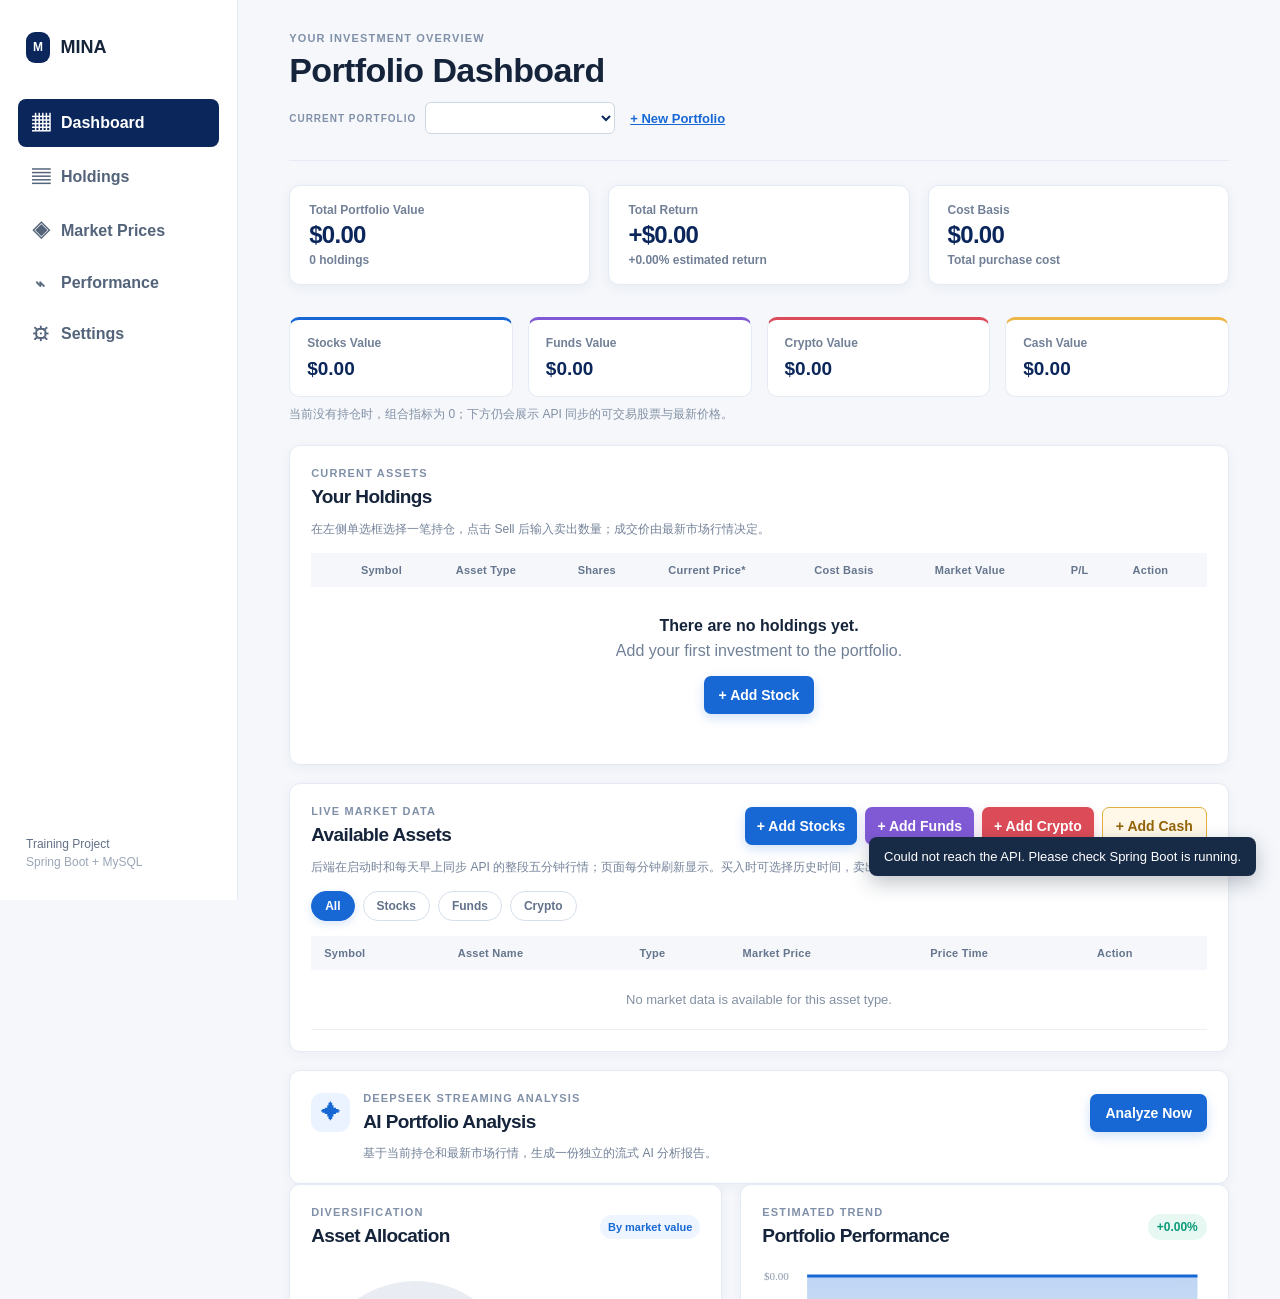
==== commit 95c72003: "add README.md" ====
--- a/src/main/resources/static/index.html
+++ b/src/main/resources/static/index.html
@@ -10,8 +10,8 @@
 <div class="app-shell">
     <aside class="sidebar">
         <div class="brand">
-            <span class="brand-mark">PM</span>
-            <span>Portfolio<br>Manager</span>
+            <span class="brand-mark">M</span>
+            <span>MINA</span>
         </div>
 
         <nav class="nav-menu" aria-label="主导航">
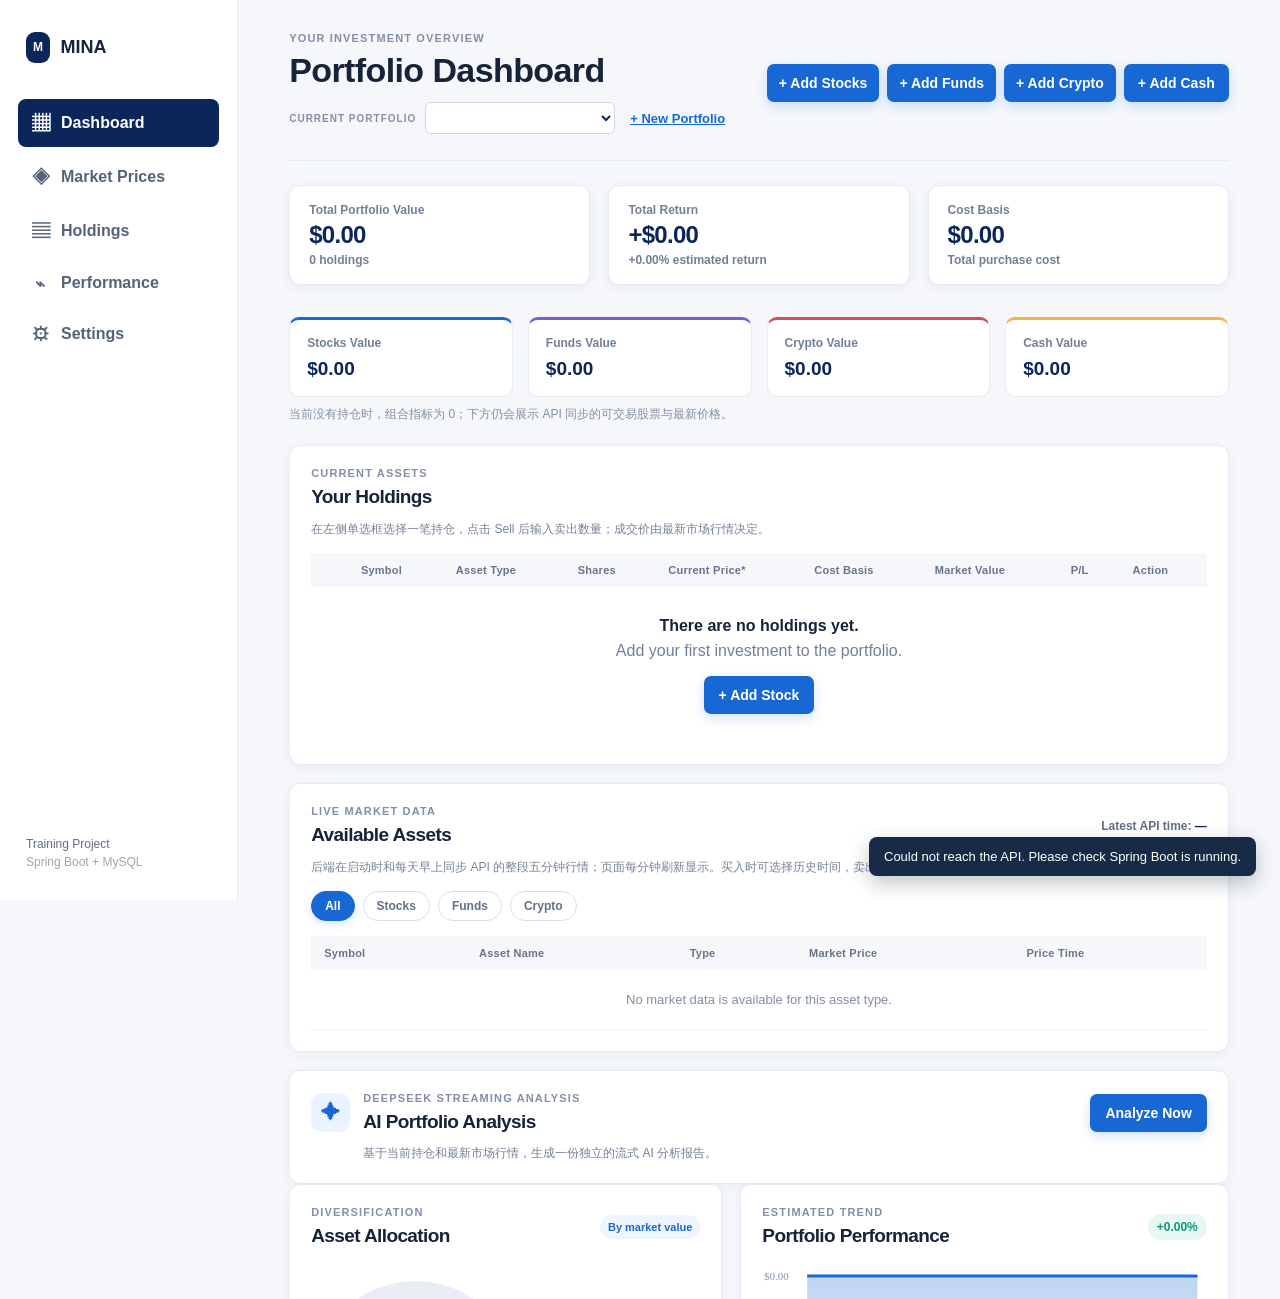
==== commit 639480d7: "Merge 9dfc9abea8445ab3fef73fc5fb2a42adbe418a5a into 95c72003ad3c94d750a953e291d55ca67cfc5312" ====
--- a/src/main/resources/static/index.html
+++ b/src/main/resources/static/index.html
@@ -16,10 +16,10 @@
 
         <nav class="nav-menu" aria-label="主导航">
             <button class="nav-item active" data-scroll-target="dashboard"><span>▦</span>Dashboard</button>
+            <button class="nav-item" data-scroll-target="market"><span>◈</span>Market Prices</button>
             <button class="nav-item" data-scroll-target="holdings"><span>▤</span>Holdings</button>
-            <button class="nav-item" data-scroll-target="market"><span>◈</span>Market Prices</button>
             <button class="nav-item" data-scroll-target="performance"><span>⌁</span>Performance</button>
-            <button class="nav-item" type="button" id="openSettingsButton"><span>⚙</span>Settings</button>
+            <button class="nav-item" data-toast="Settings will be available later."><span>⚙</span>Settings</button>
         </nav>
 
         <div class="sidebar-footer">Training Project<br><span>Spring Boot + MySQL</span></div>
@@ -34,6 +34,14 @@
                     <label for="portfolioSelect">CURRENT PORTFOLIO</label>
                     <select id="portfolioSelect" aria-label="切换当前投资组合"></select>
                     <button class="text-button" type="button" id="openPortfolioDialogButton">+ New Portfolio</button>
+                </div>
+            </div>
+            <div class="topbar-actions">
+                <div class="asset-add-actions" aria-label="Add a new asset">
+                    <button class="button button-primary" type="button" data-open-asset-dialog="STOCK">+ Add Stocks</button>
+                    <button class="button button-primary" type="button" data-open-asset-dialog="FUND">+ Add Funds</button>
+                    <button class="button button-primary" type="button" data-open-asset-dialog="CRYPTO">+ Add Crypto</button>
+                    <button class="button button-primary" type="button" id="openCashDialogButton">+ Add Cash</button>
                 </div>
             </div>
         </header>
@@ -99,11 +107,8 @@
                     <p class="eyebrow">LIVE MARKET DATA</p>
                     <h2>Available Assets</h2>
                 </div>
-                <div class="asset-add-actions" aria-label="Add a new asset">
-                    <button class="button button-primary asset-add-stock" type="button" data-open-asset-dialog="STOCK">+ Add Stocks</button>
-                    <button class="button button-primary asset-add-fund" type="button" data-open-asset-dialog="FUND">+ Add Funds</button>
-                    <button class="button button-primary asset-add-crypto" type="button" data-open-asset-dialog="CRYPTO">+ Add Crypto</button>
-                    <button class="button button-secondary asset-add-cash" type="button" id="openCashDialogButton">+ Add Cash</button>
+                <div class="market-actions">
+                    <span class="market-day">Latest API time: <strong id="marketDay">—</strong></span>
                 </div>
             </div>
             <p class="market-help">后端在启动时和每天早上同步 API 的整段五分钟行情；页面每分钟刷新显示。买入时可选择历史时间，卖出按最新价格成交。</p>
@@ -115,7 +120,7 @@
             </div>
             <div class="table-wrapper">
                 <table>
-                    <thead><tr><th>Symbol</th><th>Asset Name</th><th>Type</th><th>Market Price</th><th>Price Time</th><th>Action</th></tr></thead>
+                    <thead><tr><th>Symbol</th><th>Asset Name</th><th>Type</th><th>Market Price</th><th>Price Time</th></tr></thead>
                     <tbody id="marketBody"></tbody>
                 </table>
             </div>
@@ -163,7 +168,7 @@
                 <div class="chart-wrapper">
                     <canvas id="performanceChart" aria-label="投资组合表现折线图"></canvas>
                 </div>
-                <div class="chart-labels" id="performanceLabels" aria-label="Daily performance dates"></div>
+                <div class="chart-labels"><span>Apr</span><span>May</span><span>Jun</span><span>Jul</span><span>Aug</span></div>
             </article>
         </section>
 
@@ -179,11 +184,12 @@
             </div>
             <button class="icon-button close-asset-dialog" type="button" aria-label="Close">×</button>
         </div>
-        <label class="asset-picker-label">Search & Select Stock
-            <input class="asset-search" type="search" placeholder="Search ticker or name, e.g. AAPL" autocomplete="off" required>
-            <div class="asset-suggestions" role="listbox" hidden></div>
-        </label>
-        <input class="asset-catalog-id" type="hidden">
+        <label>Search Stock
+            <input class="asset-search" type="search" placeholder="Search ticker or name, e.g. AAPL">
+        </label>
+        <label>Available Asset
+            <select class="asset-catalog-id" required></select>
+        </label>
         <label>Quantity
             <input class="asset-quantity" type="number" min="0.0001" step="0.0001" placeholder="10" required>
         </label>
@@ -203,11 +209,12 @@
             <div><p class="eyebrow">NEW HOLDING</p><h2>Add Fund</h2></div>
             <button class="icon-button close-asset-dialog" type="button" aria-label="Close">×</button>
         </div>
-        <label class="asset-picker-label">Search & Select Fund
-            <input class="asset-search" type="search" placeholder="Search fund code or name, e.g. FXAIX" autocomplete="off" required>
-            <div class="asset-suggestions" role="listbox" hidden></div>
-        </label>
-        <input class="asset-catalog-id" type="hidden">
+        <label>Search Fund
+            <input class="asset-search" type="search" placeholder="Search fund code or name, e.g. FXAIX">
+        </label>
+        <label>Available Fund
+            <select class="asset-catalog-id" required></select>
+        </label>
         <label>Quantity
             <input class="asset-quantity" type="number" min="0.0001" step="0.0001" placeholder="10" required>
         </label>
@@ -227,11 +234,12 @@
             <div><p class="eyebrow">NEW HOLDING</p><h2>Add Crypto</h2></div>
             <button class="icon-button close-asset-dialog" type="button" aria-label="Close">×</button>
         </div>
-        <label class="asset-picker-label">Search & Select Crypto
-            <input class="asset-search" type="search" placeholder="Search code or name, e.g. BTC" autocomplete="off" required>
-            <div class="asset-suggestions" role="listbox" hidden></div>
-        </label>
-        <input class="asset-catalog-id" type="hidden">
+        <label>Search Crypto
+            <input class="asset-search" type="search" placeholder="Search code or name, e.g. BTC">
+        </label>
+        <label>Available Crypto
+            <select class="asset-catalog-id" required></select>
+        </label>
         <label>Quantity
             <input class="asset-quantity" type="number" min="0.0001" step="0.0001" placeholder="0.01" required>
         </label>
@@ -275,31 +283,6 @@
     </form>
 </dialog>
 
-<dialog class="settings-dialog" id="settingsDialog">
-    <div class="settings-content">
-        <div class="dialog-heading">
-            <div>
-                <p class="eyebrow">APPEARANCE</p>
-                <h2>Settings</h2>
-            </div>
-            <button class="icon-button" type="button" id="closeSettingsButton" aria-label="Close settings">×</button>
-        </div>
-        <div class="theme-setting-row">
-            <div>
-                <strong>Dark mode</strong>
-                <span>Use a darker color scheme for this browser.</span>
-            </div>
-            <label class="theme-switch" aria-label="Enable dark mode">
-                <input id="darkModeToggle" type="checkbox">
-                <span></span>
-            </label>
-        </div>
-        <div class="dialog-actions">
-            <button class="button button-primary" type="button" id="closeSettingsDoneButton">Done</button>
-        </div>
-    </div>
-</dialog>
-
 <dialog id="portfolioDialog">
     <form method="dialog" id="portfolioForm">
         <div class="dialog-heading">
--- a/src/main/resources/static/styles.css
+++ b/src/main/resources/static/styles.css
@@ -64,14 +64,6 @@
 .button-primary:hover { background: #0f59ba; }
 .button-secondary { background: #fff; border-color: #ccd5e2; color: #2b3d56; }
 .button-secondary:hover { background: #f1f4f8; }
-.asset-add-stock { background: #1768d5; box-shadow: 0 4px 12px #1768d533; }
-.asset-add-stock:hover { background: #0f59ba; }
-.asset-add-fund { background: #805ad5; box-shadow: 0 4px 12px #805ad533; }
-.asset-add-fund:hover { background: #6945bd; }
-.asset-add-crypto { background: #dc4b58; box-shadow: 0 4px 12px #dc4b5833; }
-.asset-add-crypto:hover { background: #c93b49; }
-.asset-add-cash { border-color: #e1ae42; background: #fff8e8; color: #94640a; }
-.asset-add-cash:hover { background: #fff0cc; }
 
 .metric-row { align-items: stretch; padding: 24px 0 14px; }
 .metric-card { flex: 1; min-height: 98px; background: var(--surface); border: 1px solid var(--line); border-radius: 11px; padding: 17px 19px; display: grid; gap: 4px; box-shadow: 0 3px 12px #1f3d6610; }
@@ -111,8 +103,6 @@
 .market-filter:hover { background: #f2f6fc; color: #1768d5; }
 .market-filter.is-active { border-color: #1768d5; background: #1768d5; color: #fff; box-shadow: 0 3px 8px #1768d52b; }
 .empty-market-row { padding: 22px; color: #8290a3; text-align: center; }
-.market-buy-button { min-width: 62px; border: 1px solid #b9d3f6; border-radius: 999px; padding: 6px 12px; background: #edf5ff; color: #1768d5; font-size: 12px; font-weight: 800; transition: .18s ease; }
-.market-buy-button:hover { border-color: #1768d5; background: #1768d5; color: #fff; transform: translateY(-1px); }
 
 .ai-panel { margin-top: 18px; overflow: hidden; }
 .ai-heading { display: flex; align-items: center; justify-content: space-between; gap: 18px; }
@@ -161,12 +151,8 @@
 .number { font-variant-numeric: tabular-nums; }
 .profit { color: var(--green); font-weight: 800; }
 .loss { color: var(--red); font-weight: 800; }
-.table-action { min-width: 76px; border: 1px solid; border-radius: 999px; padding: 7px 11px; font-size: 12px; font-weight: 800; letter-spacing: .1px; transition: .18s ease; }
-.action-sell { border-color: #f2c8cd; background: #fff7f8; color: #d63f4d; }
-.action-sell:hover { border-color: #dc4b58; background: #fff0f2; transform: translateY(-1px); }
-.action-withdraw { border-color: #efd18b; background: #fff9e9; color: #9b6908; }
-.action-withdraw:hover { border-color: #dca52e; background: #fff1ce; transform: translateY(-1px); }
-.cash-profit-loss { color: #9aa7b8; }
+.remove-row { color: var(--red); border: 1px solid #f1c7cb; background: #fff8f8; border-radius: 5px; font-size: 12px; font-weight: 700; padding: 5px 8px; cursor: pointer; }
+.remove-row:hover { background: #ffecef; }
 .empty-state { min-height: 156px; text-align: center; align-content: center; color: #708096; }
 .empty-state strong, .empty-state span { display: block; }
 .empty-state strong { color: var(--ink); margin-bottom: 7px; }
@@ -183,74 +169,6 @@
 dialog label { display: grid; gap: 7px; color: #42536b; font-size: 13px; font-weight: 750; }
 dialog input, dialog select { width: 100%; border: 1px solid #ccd6e4; border-radius: 7px; padding: 10px; color: var(--ink); background: #fff; }
 dialog input:focus, dialog select:focus { outline: 2px solid #1768d544; border-color: var(--blue); }
-.asset-picker-label { position: relative; }
-.asset-suggestions { position: absolute; top: calc(100% + 4px); left: 0; right: 0; z-index: 20; max-height: 210px; overflow-y: auto; border: 1px solid #d6e0ee; border-radius: 9px; padding: 5px; background: #fff; box-shadow: 0 12px 28px #15243a2b; }
-.asset-suggestion { width: 100%; display: flex; align-items: center; gap: 9px; border: 0; border-radius: 6px; padding: 10px 11px; color: var(--ink); background: transparent; text-align: left; }
-.asset-suggestion:hover, .asset-suggestion:focus { background: #eef5ff; color: #125bbd; outline: 0; }
-.asset-suggestion strong { min-width: 52px; color: #1768d5; font-size: 13px; }
-.asset-suggestion span { overflow: hidden; color: #61728b; font-size: 12px; font-weight: 650; text-overflow: ellipsis; white-space: nowrap; }
-.asset-no-result { margin: 0; padding: 11px; color: #8090a6; font-size: 12px; text-align: center; }
-.settings-content { display: grid; gap: 18px; padding: 23px; }
-.theme-setting-row { display: flex; align-items: center; justify-content: space-between; gap: 18px; padding: 14px; border: 1px solid var(--line); border-radius: 10px; }
-.theme-setting-row strong, .theme-setting-row span { display: block; }
-.theme-setting-row strong { color: var(--ink); font-size: 14px; }
-.theme-setting-row span { margin-top: 4px; color: var(--muted); font-size: 12px; }
-.theme-switch { position: relative; flex: 0 0 auto; width: 48px; height: 27px; cursor: pointer; }
-.theme-switch input { position: absolute; opacity: 0; }
-.theme-switch span { width: 100%; height: 100%; margin: 0; border-radius: 999px; background: #c7d2e0; transition: .2s ease; }
-.theme-switch span::after { content: ""; position: absolute; top: 4px; left: 4px; width: 19px; height: 19px; border-radius: 50%; background: #fff; box-shadow: 0 1px 4px #18253a40; transition: .2s ease; }
-.theme-switch input:checked + span { background: #5d9cff; }
-.theme-switch input:checked + span::after { transform: translateX(21px); }
-
-/* 深色主题：通过 body 类切换，数据和接口不受影响。 */
-body.dark-mode {
-    --navy: #e2edff;
-    --blue: #5d9cff;
-    --ink: #e5edf8;
-    --muted: #a7b5c9;
-    --line: #2a3b53;
-    --surface: #162238;
-    --background: #0c1423;
-    --green: #35c99f;
-    --red: #ff7e8a;
-}
-body.dark-mode .sidebar { background: #101a2a; }
-body.dark-mode .nav-item { color: #afbdd0; }
-body.dark-mode .portfolio-switcher select,
-body.dark-mode .button-secondary,
-body.dark-mode dialog input,
-body.dark-mode dialog select,
-body.dark-mode .market-filter { border-color: #334762; background: #101a2a; color: var(--ink); }
-body.dark-mode .button-secondary:hover,
-body.dark-mode .market-filter:hover { background: #1c2b42; }
-body.dark-mode .estimate-note,
-body.dark-mode .market-help,
-body.dark-mode .holding-help,
-body.dark-mode .ai-home-copy { color: #a8b6ca; }
-body.dark-mode .panel-badge { background: #1b3457; color: #8dbbff; }
-body.dark-mode .donut { background: #2a3850; }
-body.dark-mode .donut::after { background: var(--surface); }
-body.dark-mode .legend-row span,
-body.dark-mode .legend-row strong { color: #c2cede; }
-body.dark-mode th { background: #1c2a40; color: #b9c7d9; }
-body.dark-mode td { border-color: #273850; color: #d5dfed; }
-body.dark-mode tbody tr:hover,
-body.dark-mode tbody tr.selected { background: #1b2d47; }
-body.dark-mode .value-card { background: var(--surface); }
-body.dark-mode dialog { background: var(--surface); color: var(--ink); }
-body.dark-mode dialog label { color: #c1cee0; }
-body.dark-mode .asset-suggestions { border-color: #334762; background: #101a2a; box-shadow: 0 12px 28px #00000066; }
-body.dark-mode .asset-suggestion:hover,
-body.dark-mode .asset-suggestion:focus { background: #1d3658; color: #dceaff; }
-body.dark-mode .asset-suggestion span { color: #aab9cd; }
-body.dark-mode .ai-intro { background: #1b2a40; color: #b5c2d4; }
-body.dark-mode .ai-intro span:first-child { color: #d4e2f6; }
-body.dark-mode .ai-output,
-body.dark-mode .ai-report-section { border-color: #30425b; background: #111b2b; }
-body.dark-mode .ai-dialog-content { background: var(--surface); }
-body.dark-mode .ai-section-heading h3,
-body.dark-mode .ai-section-content strong { color: #dbe7f7; }
-body.dark-mode .ai-section-content { color: #b6c4d7; }
 .icon-button { border: 0; background: transparent; color: #728097; font-size: 26px; line-height: 1; }
 .form-note { color: #8390a4; font-size: 12px; line-height: 1.45; margin: -2px 0 1px; }
 .historical-price-hint { display: block; margin-top: 4px; }
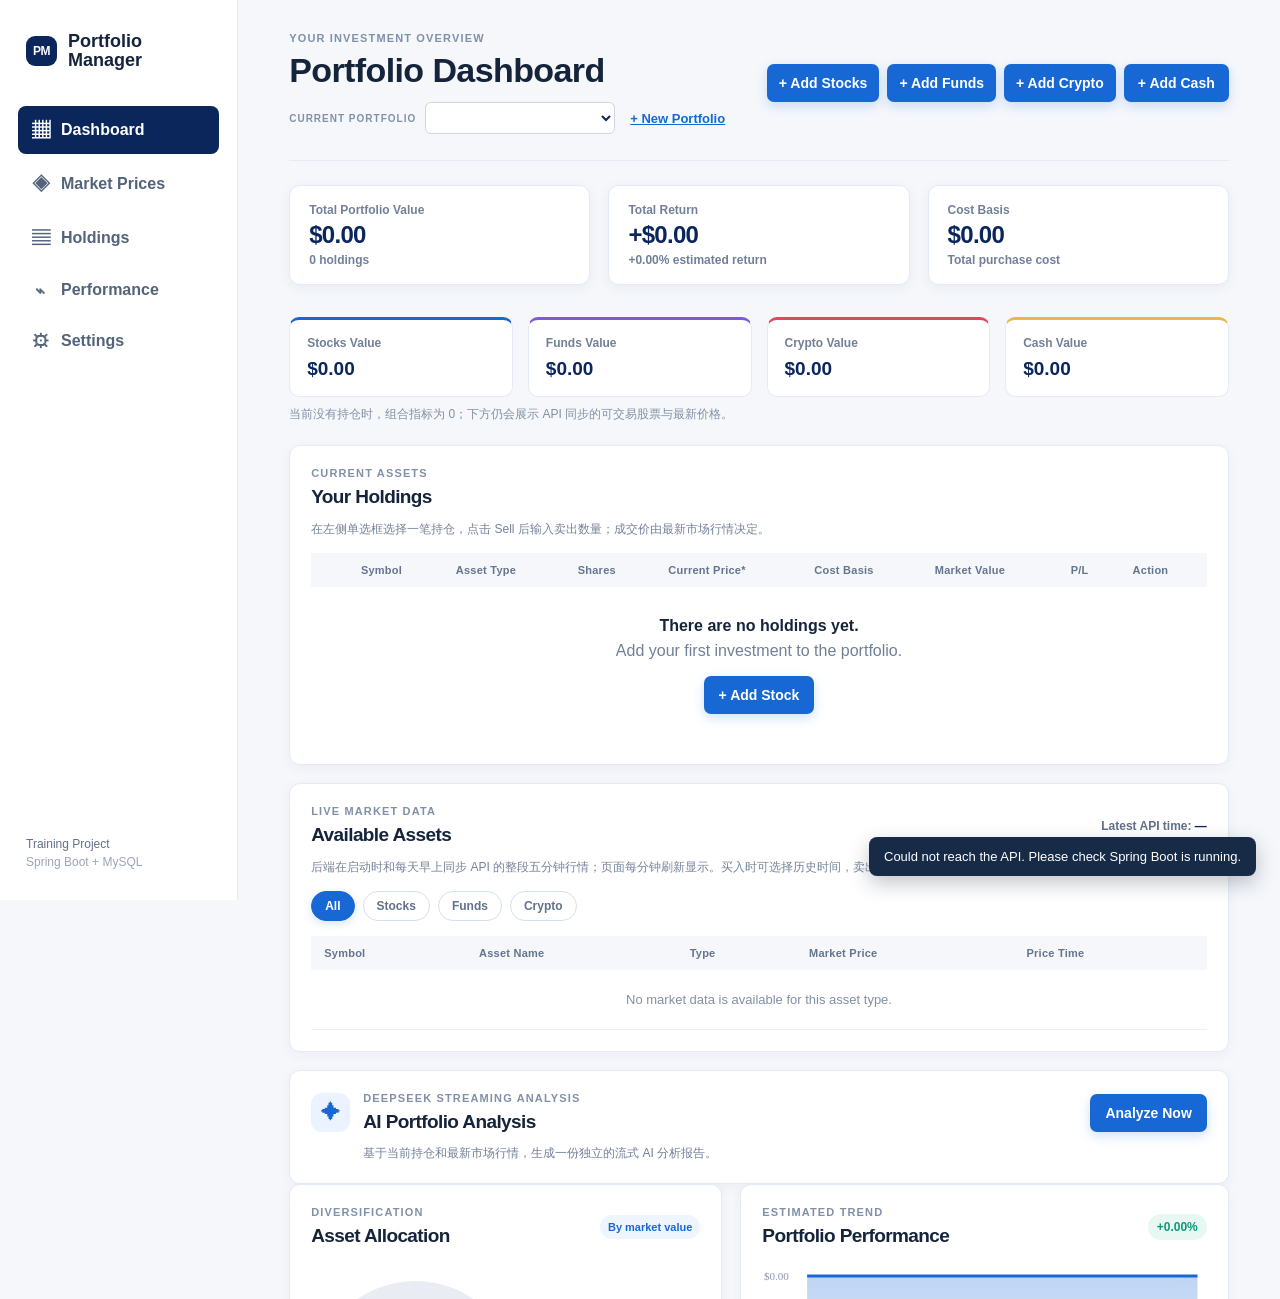
==== commit 0a1a0fae: "Merge 9dfc9abea8445ab3fef73fc5fb2a42adbe418a5a into 57228ef76a679438ed9b8326fd13af90e3f661cb" ====
--- a/src/main/resources/static/index.html
+++ b/src/main/resources/static/index.html
@@ -10,8 +10,8 @@
 <div class="app-shell">
     <aside class="sidebar">
         <div class="brand">
-            <span class="brand-mark">M</span>
-            <span>MINA</span>
+            <span class="brand-mark">PM</span>
+            <span>Portfolio<br>Manager</span>
         </div>
 
         <nav class="nav-menu" aria-label="主导航">
